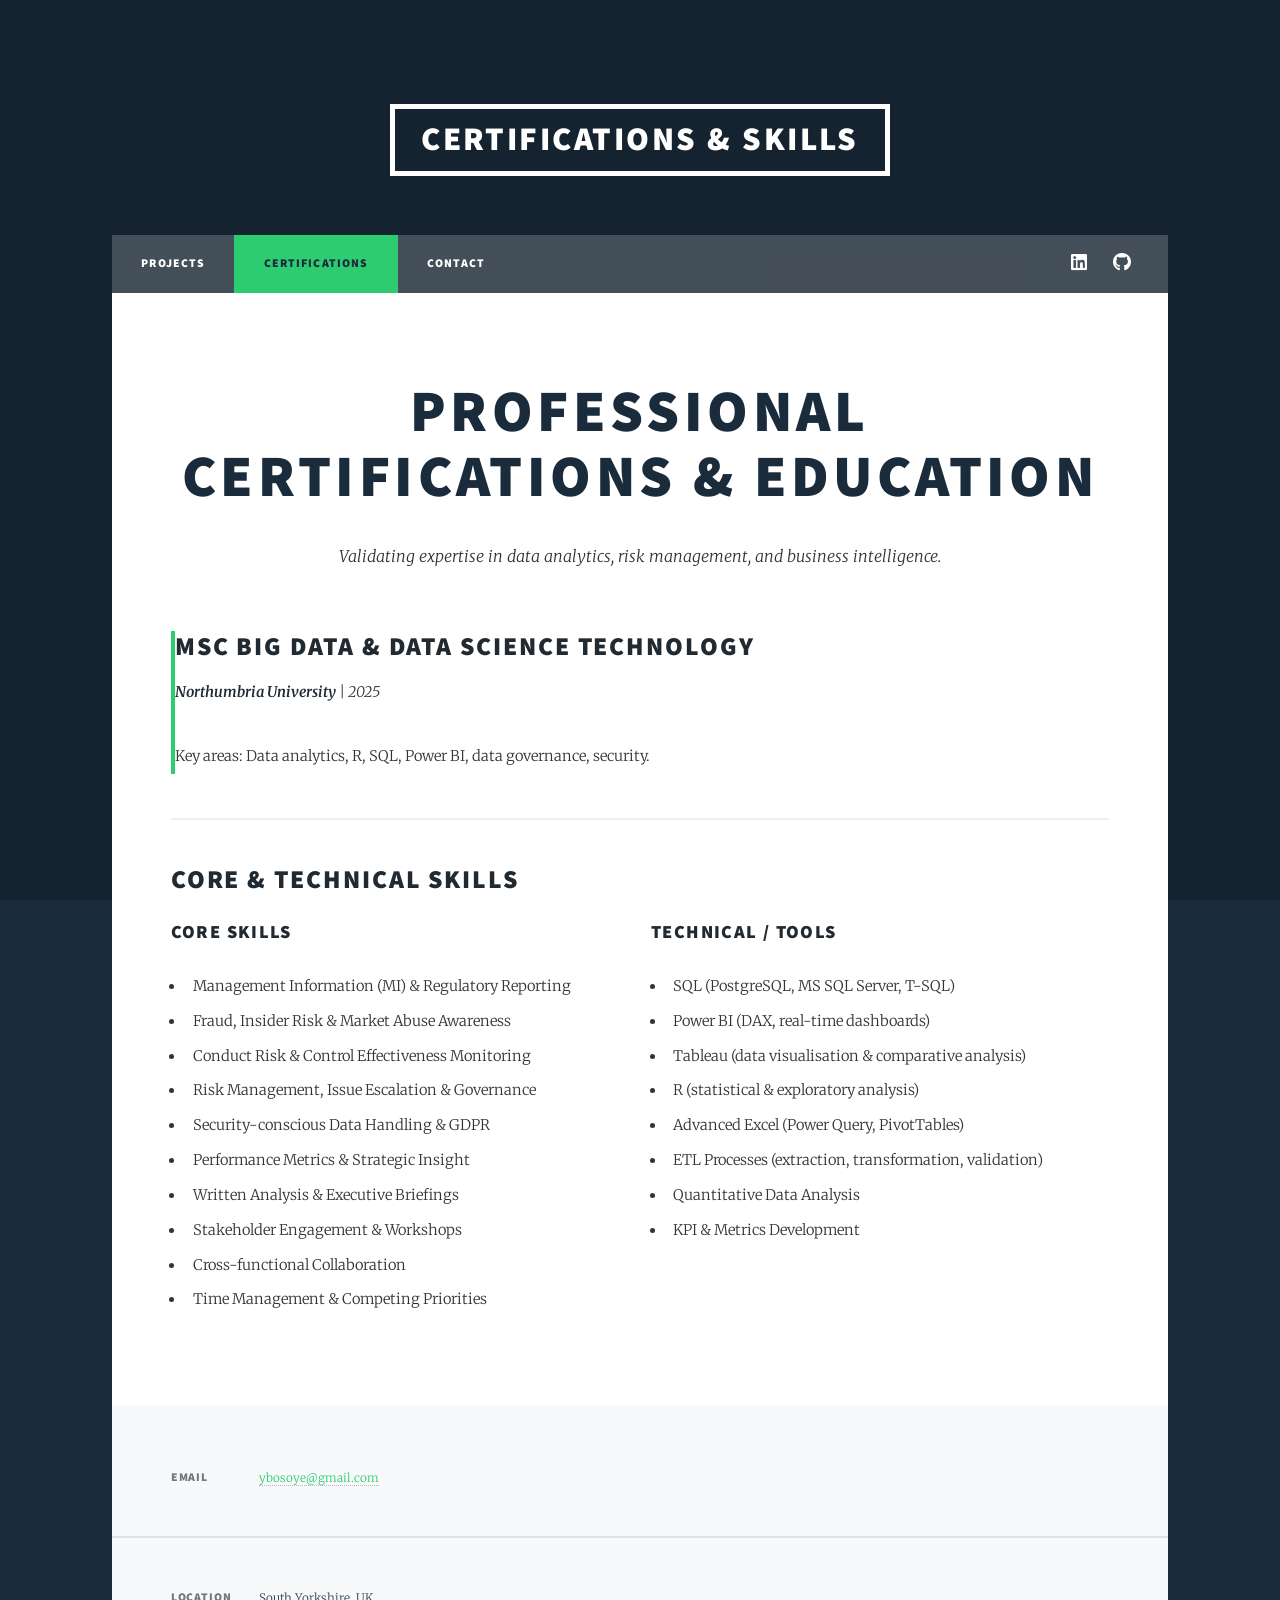
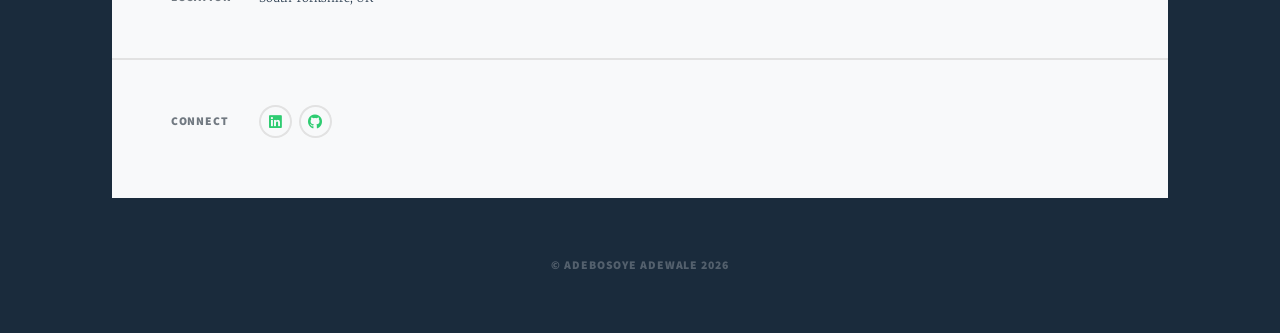
==== certifications.html @ 7fd8bac9 "Add files via upload" ====
<!DOCTYPE HTML>
<html lang="en">
<head>
    <title>Certifications - Adebosoye Adewale</title>
    <meta charset="utf-8" />
    <meta name="viewport" content="width=device-width, initial-scale=1, user-scalable=no" />
    <link rel="stylesheet" href="assets/css/main.css" />
    <noscript><link rel="stylesheet" href="assets/css/noscript.css" /></noscript>
</head>
<body class="is-preload">

    <div id="wrapper">
        <header id="header">
            <a href="index.html" class="logo">Certifications & Skills</a>
        </header>

        <nav id="nav">
            <ul class="links">
                <li><a href="index.html">Projects</a></li>
                <li class="active"><a href="certifications.html">Certifications</a></li>
                <li><a href="contact.html">Contact</a></li>
            </ul>
            <ul class="icons">
                <li><a href="http://www.linkedin.com/in/adebosoye-adewale-372aa31b0" class="icon brands fa-linkedin"><span class="label">LinkedIn</span></a></li>
                <li><a href="https://github.com/Oluwaloniboss" class="icon brands fa-github"><span class="label">GitHub</span></a></li>
            </ul>
        </nav>

        <div id="main">
            <section class="post">
                <header class="major">
                    <h1>Professional Certifications & Education</h1>
                    <p>Validating expertise in data analytics, risk management, and business intelligence.</p>
                </header>

                <!-- Certifications List -->
                <div class="certifications">
                    <article class="cert-item">
                        <header>
                            <h2>MSc Big Data & Data Science Technology</h2>
                            <p><strong>Northumbria University</strong> | 2025</p>
                        </header>
                        <p>Key areas: Data analytics, R, SQL, Power BI, data governance, security.</p>
                    </article>
                    <!-- Additional certifications can be added here -->
                </div>

                <hr />

                <!-- Skills Section (based on CV table) -->
                <h2>Core & Technical Skills</h2>
                <div class="row">
                    <div class="col-6 col-12-small">
                        <h3>Core Skills</h3>
                        <ul>
                            <li>Management Information (MI) & Regulatory Reporting</li>
                            <li>Fraud, Insider Risk & Market Abuse Awareness</li>
                            <li>Conduct Risk & Control Effectiveness Monitoring</li>
                            <li>Risk Management, Issue Escalation & Governance</li>
                            <li>Security‑conscious Data Handling & GDPR</li>
                            <li>Performance Metrics & Strategic Insight</li>
                            <li>Written Analysis & Executive Briefings</li>
                            <li>Stakeholder Engagement & Workshops</li>
                            <li>Cross‑functional Collaboration</li>
                            <li>Time Management & Competing Priorities</li>
                        </ul>
                    </div>
                    <div class="col-6 col-12-small">
                        <h3>Technical / Tools</h3>
                        <ul>
                            <li>SQL (PostgreSQL, MS SQL Server, T‑SQL)</li>
                            <li>Power BI (DAX, real‑time dashboards)</li>
                            <li>Tableau (data visualisation & comparative analysis)</li>
                            <li>R (statistical & exploratory analysis)</li>
                            <li>Advanced Excel (Power Query, PivotTables)</li>
                            <li>ETL Processes (extraction, transformation, validation)</li>
                            <li>Quantitative Data Analysis</li>
                            <li>KPI & Metrics Development</li>
                        </ul>
                    </div>
                </div>
            </section>
        </div>

        <!-- Footer -->
        <footer id="footer">
            <section class="split contact">
                <section><h3>Email</h3><p><a href="mailto:ybosoye@gmail.com">ybosoye@gmail.com</a></p></section>
                <section><h3>Location</h3><p>South Yorkshire, UK</p></section>
                <section><h3>Connect</h3><ul class="icons alt"><li><a href="http://www.linkedin.com/in/adebosoye-adewale-372aa31b0" class="icon brands alt fa-linkedin"><span class="label">LinkedIn</span></a></li><li><a href="https://github.com/Oluwaloniboss" class="icon brands alt fa-github"><span class="label">GitHub</span></a></li></ul></section>
            </section>
        </footer>

        <div id="copyright"><ul><li>&copy; Adebosoye Adewale 2026</li></ul></div>
    </div>

    <script src="assets/js/jquery.min.js"></script>
    <script src="assets/js/jquery.scrollex.min.js"></script>
    <script src="assets/js/jquery.scrolly.min.js"></script>
    <script src="assets/js/browser.min.js"></script>
    <script src="assets/js/breakpoints.min.js"></script>
    <script src="assets/js/util.js"></script>
    <script src="assets/js/main.js"></script>
</body>
</html>
---- assets/css/main.css ----
@import url(fontawesome-all.min.css);
@import url("https://fonts.googleapis.com/css?family=Merriweather:300,700,300italic,700italic|Source+Sans+Pro:900");

/*
	Massively by HTML5 UP
	html5up.net | @ajlkn
	Free for personal and commercial use under the CCA 3.0 license (html5up.net/license)
*/

html, body, div, span, applet, object,
iframe, h1, h2, h3, h4, h5, h6, p, blockquote,
pre, a, abbr, acronym, address, big, cite,
code, del, dfn, em, img, ins, kbd, q, s, samp,
small, strike, strong, sub, sup, tt, var, b,
u, i, center, dl, dt, dd, ol, ul, li, fieldset,
form, label, legend, table, caption, tbody,
tfoot, thead, tr, th, td, article, aside,
canvas, details, embed, figure, figcaption,
footer, header, hgroup, menu, nav, output, ruby,
section, summary, time, mark, audio, video {
	margin: 0;
	padding: 0;
	border: 0;
	font-size: 100%;
	font: inherit;
	vertical-align: baseline;}

article, aside, details, figcaption, figure,
footer, header, hgroup, menu, nav, section {
	display: block;}

body {
	line-height: 1;
}

ol, ul {
	list-style: none;
}

blockquote, q {
	quotes: none;
}

	blockquote:before, blockquote:after, q:before, q:after {
		content: '';
		content: none;
	}

table {
	border-collapse: collapse;
	border-spacing: 0;
}

body {
	-webkit-text-size-adjust: none;
}

mark {
	background-color: transparent;
	color: inherit;
}

input::-moz-focus-inner {
	border: 0;
	padding: 0;
}

input, select, textarea {
	-moz-appearance: none;
	-webkit-appearance: none;
	-ms-appearance: none;
	appearance: none;
}

/* Basic */

	@-ms-viewport {
		width: device-width;
	}

	body {
		-ms-overflow-style: scrollbar;
	}

	@media screen and (max-width: 480px) {

		html, body {
			min-width: 320px;
		}

	}

	html {
		box-sizing: border-box;
	}

	*, *:before, *:after {
		box-sizing: inherit;
	}

	body {
		background-color: #1e252d;
	}

		body.is-preload *, body.is-preload *:before, body.is-preload *:after {
			-moz-animation: none !important;
			-webkit-animation: none !important;
			-ms-animation: none !important;
			animation: none !important;
			-moz-transition: none !important;
			-webkit-transition: none !important;
			-ms-transition: none !important;
			transition: none !important;
		}

/* Type */

	html {
		font-size: 16pt;
	}

		@media screen and (max-width: 1680px) {

			html {
				font-size: 12pt;
			}

		}

		@media screen and (max-width: 1280px) {

			html {
				font-size: 11pt;
			}

		}

		@media screen and (max-width: 360px) {

			html {
				font-size: 10pt;
			}

		}

	body {
		color: #212931;
	}

	body, input, select, textarea {
		font-family: "Merriweather", Georgia, serif;
		font-weight: 300;
		font-size: 1rem;
		line-height: 2.375;
	}

	a {
		-moz-transition: color 0.2s ease-in-out, background-color 0.2s ease-in-out, border-color 0.2s ease-in-out, box-shadow 0.2s ease-in-out;
		-webkit-transition: color 0.2s ease-in-out, background-color 0.2s ease-in-out, border-color 0.2s ease-in-out, box-shadow 0.2s ease-in-out;
		-ms-transition: color 0.2s ease-in-out, background-color 0.2s ease-in-out, border-color 0.2s ease-in-out, box-shadow 0.2s ease-in-out;
		transition: color 0.2s ease-in-out, background-color 0.2s ease-in-out, border-color 0.2s ease-in-out, box-shadow 0.2s ease-in-out;
		border-bottom: dotted 1px;
		text-decoration: none;
	}

		a:hover {
			border-bottom-color: transparent;
		}

	strong, b {
		font-weight: 600;
	}

	em, i {
		font-style: italic;
	}

	p {
		text-align: justify;
		margin: 0 0 2rem 0;
	}

	h1, h2, h3, h4, h5, h6 {
		font-family: "Source Sans Pro", Helvetica, sans-serif;
		font-weight: 900;
		line-height: 1.5;
		letter-spacing: 0.075em;
		text-transform: uppercase;
		margin: 0 0 1rem 0;
	}

		h1 a, h2 a, h3 a, h4 a, h5 a, h6 a {
			border-bottom: 0;
			color: inherit;
			text-decoration: none;
		}

	h1 {
		font-size: 4rem;
		line-height: 1.1;
		margin: 0 0 2rem 0;
	}

	h2 {
		font-size: 1.75rem;
		line-height: 1.3;
		margin: 0 0 1.5rem 0;
	}

	h3 {
		font-size: 1.25rem;
		margin: 0 0 1.5rem 0;
	}

	h4 {
		font-size: 1rem;
	}

	h5 {
		font-size: 0.9rem;
	}

	h6 {
		font-size: 0.8rem;
	}

	sub {
		font-size: 0.8rem;
		position: relative;
		top: 0.5rem;
	}

	sup {
		font-size: 0.8rem;
		position: relative;
		top: -0.5rem;
	}

	blockquote {
		border-left: solid 4px;
		font-style: italic;
		margin: 0 0 2rem 0;
		padding: 0.5rem 0 0.5rem 2rem;
	}

	code {
		border: solid 2px;
		font-family: "Courier New", monospace;
		font-size: 0.9rem;
		margin: 0 0.25rem;
		padding: 0.25rem 0.65rem;
	}

	pre {
		-webkit-overflow-scrolling: touch;
		font-family: "Courier New", monospace;
		font-size: 0.9rem;
		margin: 0 0 2rem 0;
	}

		pre code {
			display: block;
			line-height: 1.75;
			padding: 1rem 1.5rem;
			overflow-x: auto;
		}

	hr {
		border: 0;
		border-bottom: solid 2px;
		margin: 3rem 0;
	}

		hr.major {
			margin: 5rem 0;
		}

	.align-left {
		text-align: left;
	}

	.align-center {
		text-align: center;
	}

	.align-right {
		text-align: right;
	}

	input, select, textarea {
		color: #212931;
	}

	a {
		color: #212931;
		border-bottom-color: rgba(33, 41, 49, 0.5);
	}

		a:hover {
			border-bottom-color: transparent;
			color: #18bfef !important;
		}

	strong, b {
		color: #212931;
	}

	h1, h2, h3, h4, h5, h6 {
		color: #212931;
	}

	blockquote {
		border-left-color: #eeeeee;
	}

	code {
		background: rgba(220, 220, 220, 0.25);
		border-color: #eeeeee;
	}

	hr {
		border-bottom-color: #eeeeee;
	}

/* Row */

	.row {
		display: flex;
		flex-wrap: wrap;
		box-sizing: border-box;
		align-items: stretch;
	}

		.row > * {
			box-sizing: border-box;
		}

		.row.gtr-uniform > * > :last-child {
			margin-bottom: 0;
		}

		.row.aln-left {
			justify-content: flex-start;
		}

		.row.aln-center {
			justify-content: center;
		}

		.row.aln-right {
			justify-content: flex-end;
		}

		.row.aln-top {
			align-items: flex-start;
		}

		.row.aln-middle {
			align-items: center;
		}

		.row.aln-bottom {
			align-items: flex-end;
		}

		.row > .imp {
			order: -1;
		}

		.row > .col-1 {
			width: 8.33333%;
		}

		.row > .off-1 {
			margin-left: 8.33333%;
		}

		.row > .col-2 {
			width: 16.66667%;
		}

		.row > .off-2 {
			margin-left: 16.66667%;
		}

		.row > .col-3 {
			width: 25%;
		}

		.row > .off-3 {
			margin-left: 25%;
		}

		.row > .col-4 {
			width: 33.33333%;
		}

		.row > .off-4 {
			margin-left: 33.33333%;
		}

		.row > .col-5 {
			width: 41.66667%;
		}

		.row > .off-5 {
			margin-left: 41.66667%;
		}

		.row > .col-6 {
			width: 50%;
		}

		.row > .off-6 {
			margin-left: 50%;
		}

		.row > .col-7 {
			width: 58.33333%;
		}

		.row > .off-7 {
			margin-left: 58.33333%;
		}

		.row > .col-8 {
			width: 66.66667%;
		}

		.row > .off-8 {
			margin-left: 66.66667%;
		}

		.row > .col-9 {
			width: 75%;
		}

		.row > .off-9 {
			margin-left: 75%;
		}

		.row > .col-10 {
			width: 83.33333%;
		}

		.row > .off-10 {
			margin-left: 83.33333%;
		}

		.row > .col-11 {
			width: 91.66667%;
		}

		.row > .off-11 {
			margin-left: 91.66667%;
		}

		.row > .col-12 {
			width: 100%;
		}

		.row > .off-12 {
			margin-left: 100%;
		}

		.row.gtr-0 {
			margin-top: 0;
			margin-left: 0rem;
		}

			.row.gtr-0 > * {
				padding: 0 0 0 0rem;
			}

			.row.gtr-0.gtr-uniform {
				margin-top: 0rem;
			}

				.row.gtr-0.gtr-uniform > * {
					padding-top: 0rem;
				}

		.row.gtr-25 {
			margin-top: 0;
			margin-left: -0.375rem;
		}

			.row.gtr-25 > * {
				padding: 0 0 0 0.375rem;
			}

			.row.gtr-25.gtr-uniform {
				margin-top: -0.375rem;
			}

				.row.gtr-25.gtr-uniform > * {
					padding-top: 0.375rem;
				}

		.row.gtr-50 {
			margin-top: 0;
			margin-left: -0.75rem;
		}

			.row.gtr-50 > * {
				padding: 0 0 0 0.75rem;
			}

			.row.gtr-50.gtr-uniform {
				margin-top: -0.75rem;
			}

				.row.gtr-50.gtr-uniform > * {
					padding-top: 0.75rem;
				}

		.row {
			margin-top: 0;
			margin-left: -1.5rem;
		}

			.row > * {
				padding: 0 0 0 1.5rem;
			}

			.row.gtr-uniform {
				margin-top: -1.5rem;
			}

				.row.gtr-uniform > * {
					padding-top: 1.5rem;
				}

		.row.gtr-150 {
			margin-top: 0;
			margin-left: -2.25rem;
		}

			.row.gtr-150 > * {
				padding: 0 0 0 2.25rem;
			}

			.row.gtr-150.gtr-uniform {
				margin-top: -2.25rem;
			}

				.row.gtr-150.gtr-uniform > * {
					padding-top: 2.25rem;
				}

		.row.gtr-200 {
			margin-top: 0;
			margin-left: -3rem;
		}

			.row.gtr-200 > * {
				padding: 0 0 0 3rem;
			}

			.row.gtr-200.gtr-uniform {
				margin-top: -3rem;
			}

				.row.gtr-200.gtr-uniform > * {
					padding-top: 3rem;
				}

		@media screen and (max-width: 1680px) {

			.row {
				display: flex;
				flex-wrap: wrap;
				box-sizing: border-box;
				align-items: stretch;
			}

				.row > * {
					box-sizing: border-box;
				}

				.row.gtr-uniform > * > :last-child {
					margin-bottom: 0;
				}

				.row.aln-left {
					justify-content: flex-start;
				}

				.row.aln-center {
					justify-content: center;
				}

				.row.aln-right {
					justify-content: flex-end;
				}

				.row.aln-top {
					align-items: flex-start;
				}

				.row.aln-middle {
					align-items: center;
				}

				.row.aln-bottom {
					align-items: flex-end;
				}

				.row > .imp-xlarge {
					order: -1;
				}

				.row > .col-1-xlarge {
					width: 8.33333%;
				}

				.row > .off-1-xlarge {
					margin-left: 8.33333%;
				}

				.row > .col-2-xlarge {
					width: 16.66667%;
				}

				.row > .off-2-xlarge {
					margin-left: 16.66667%;
				}

				.row > .col-3-xlarge {
					width: 25%;
				}

				.row > .off-3-xlarge {
					margin-left: 25%;
				}

				.row > .col-4-xlarge {
					width: 33.33333%;
				}

				.row > .off-4-xlarge {
					margin-left: 33.33333%;
				}

				.row > .col-5-xlarge {
					width: 41.66667%;
				}

				.row > .off-5-xlarge {
					margin-left: 41.66667%;
				}

				.row > .col-6-xlarge {
					width: 50%;
				}

				.row > .off-6-xlarge {
					margin-left: 50%;
				}

				.row > .col-7-xlarge {
					width: 58.33333%;
				}

				.row > .off-7-xlarge {
					margin-left: 58.33333%;
				}

				.row > .col-8-xlarge {
					width: 66.66667%;
				}

				.row > .off-8-xlarge {
					margin-left: 66.66667%;
				}

				.row > .col-9-xlarge {
					width: 75%;
				}

				.row > .off-9-xlarge {
					margin-left: 75%;
				}

				.row > .col-10-xlarge {
					width: 83.33333%;
				}

				.row > .off-10-xlarge {
					margin-left: 83.33333%;
				}

				.row > .col-11-xlarge {
					width: 91.66667%;
				}

				.row > .off-11-xlarge {
					margin-left: 91.66667%;
				}

				.row > .col-12-xlarge {
					width: 100%;
				}

				.row > .off-12-xlarge {
					margin-left: 100%;
				}

				.row.gtr-0 {
					margin-top: 0;
					margin-left: 0rem;
				}

					.row.gtr-0 > * {
						padding: 0 0 0 0rem;
					}

					.row.gtr-0.gtr-uniform {
						margin-top: 0rem;
					}

						.row.gtr-0.gtr-uniform > * {
							padding-top: 0rem;
						}

				.row.gtr-25 {
					margin-top: 0;
					margin-left: -0.375rem;
				}

					.row.gtr-25 > * {
						padding: 0 0 0 0.375rem;
					}

					.row.gtr-25.gtr-uniform {
						margin-top: -0.375rem;
					}

						.row.gtr-25.gtr-uniform > * {
							padding-top: 0.375rem;
						}

				.row.gtr-50 {
					margin-top: 0;
					margin-left: -0.75rem;
				}

					.row.gtr-50 > * {
						padding: 0 0 0 0.75rem;
					}

					.row.gtr-50.gtr-uniform {
						margin-top: -0.75rem;
					}

						.row.gtr-50.gtr-uniform > * {
							padding-top: 0.75rem;
						}

				.row {
					margin-top: 0;
					margin-left: -1.5rem;
				}

					.row > * {
						padding: 0 0 0 1.5rem;
					}

					.row.gtr-uniform {
						margin-top: -1.5rem;
					}

						.row.gtr-uniform > * {
							padding-top: 1.5rem;
						}

				.row.gtr-150 {
					margin-top: 0;
					margin-left: -2.25rem;
				}

					.row.gtr-150 > * {
						padding: 0 0 0 2.25rem;
					}

					.row.gtr-150.gtr-uniform {
						margin-top: -2.25rem;
					}

						.row.gtr-150.gtr-uniform > * {
							padding-top: 2.25rem;
						}

				.row.gtr-200 {
					margin-top: 0;
					margin-left: -3rem;
				}

					.row.gtr-200 > * {
						padding: 0 0 0 3rem;
					}

					.row.gtr-200.gtr-uniform {
						margin-top: -3rem;
					}

						.row.gtr-200.gtr-uniform > * {
							padding-top: 3rem;
						}

		}

		@media screen and (max-width: 1280px) {

			.row {
				display: flex;
				flex-wrap: wrap;
				box-sizing: border-box;
				align-items: stretch;
			}

				.row > * {
					box-sizing: border-box;
				}

				.row.gtr-uniform > * > :last-child {
					margin-bottom: 0;
				}

				.row.aln-left {
					justify-content: flex-start;
				}

				.row.aln-center {
					justify-content: center;
				}

				.row.aln-right {
					justify-content: flex-end;
				}

				.row.aln-top {
					align-items: flex-start;
				}

				.row.aln-middle {
					align-items: center;
				}

				.row.aln-bottom {
					align-items: flex-end;
				}

				.row > .imp-large {
					order: -1;
				}

				.row > .col-1-large {
					width: 8.33333%;
				}

				.row > .off-1-large {
					margin-left: 8.33333%;
				}

				.row > .col-2-large {
					width: 16.66667%;
				}

				.row > .off-2-large {
					margin-left: 16.66667%;
				}

				.row > .col-3-large {
					width: 25%;
				}

				.row > .off-3-large {
					margin-left: 25%;
				}

				.row > .col-4-large {
					width: 33.33333%;
				}

				.row > .off-4-large {
					margin-left: 33.33333%;
				}

				.row > .col-5-large {
					width: 41.66667%;
				}

				.row > .off-5-large {
					margin-left: 41.66667%;
				}

				.row > .col-6-large {
					width: 50%;
				}

				.row > .off-6-large {
					margin-left: 50%;
				}

				.row > .col-7-large {
					width: 58.33333%;
				}

				.row > .off-7-large {
					margin-left: 58.33333%;
				}

				.row > .col-8-large {
					width: 66.66667%;
				}

				.row > .off-8-large {
					margin-left: 66.66667%;
				}

				.row > .col-9-large {
					width: 75%;
				}

				.row > .off-9-large {
					margin-left: 75%;
				}

				.row > .col-10-large {
					width: 83.33333%;
				}

				.row > .off-10-large {
					margin-left: 83.33333%;
				}

				.row > .col-11-large {
					width: 91.66667%;
				}

				.row > .off-11-large {
					margin-left: 91.66667%;
				}

				.row > .col-12-large {
					width: 100%;
				}

				.row > .off-12-large {
					margin-left: 100%;
				}

				.row.gtr-0 {
					margin-top: 0;
					margin-left: 0rem;
				}

					.row.gtr-0 > * {
						padding: 0 0 0 0rem;
					}

					.row.gtr-0.gtr-uniform {
						margin-top: 0rem;
					}

						.row.gtr-0.gtr-uniform > * {
							padding-top: 0rem;
						}

				.row.gtr-25 {
					margin-top: 0;
					margin-left: -0.375rem;
				}

					.row.gtr-25 > * {
						padding: 0 0 0 0.375rem;
					}

					.row.gtr-25.gtr-uniform {
						margin-top: -0.375rem;
					}

						.row.gtr-25.gtr-uniform > * {
							padding-top: 0.375rem;
						}

				.row.gtr-50 {
					margin-top: 0;
					margin-left: -0.75rem;
				}

					.row.gtr-50 > * {
						padding: 0 0 0 0.75rem;
					}

					.row.gtr-50.gtr-uniform {
						margin-top: -0.75rem;
					}

						.row.gtr-50.gtr-uniform > * {
							padding-top: 0.75rem;
						}

				.row {
					margin-top: 0;
					margin-left: -1.5rem;
				}

					.row > * {
						padding: 0 0 0 1.5rem;
					}

					.row.gtr-uniform {
						margin-top: -1.5rem;
					}

						.row.gtr-uniform > * {
							padding-top: 1.5rem;
						}

				.row.gtr-150 {
					margin-top: 0;
					margin-left: -2.25rem;
				}

					.row.gtr-150 > * {
						padding: 0 0 0 2.25rem;
					}

					.row.gtr-150.gtr-uniform {
						margin-top: -2.25rem;
					}

						.row.gtr-150.gtr-uniform > * {
							padding-top: 2.25rem;
						}

				.row.gtr-200 {
					margin-top: 0;
					margin-left: -3rem;
				}

					.row.gtr-200 > * {
						padding: 0 0 0 3rem;
					}

					.row.gtr-200.gtr-uniform {
						margin-top: -3rem;
					}

						.row.gtr-200.gtr-uniform > * {
							padding-top: 3rem;
						}

		}

		@media screen and (max-width: 980px) {

			.row {
				display: flex;
				flex-wrap: wrap;
				box-sizing: border-box;
				align-items: stretch;
			}

				.row > * {
					box-sizing: border-box;
				}

				.row.gtr-uniform > * > :last-child {
					margin-bottom: 0;
				}

				.row.aln-left {
					justify-content: flex-start;
				}

				.row.aln-center {
					justify-content: center;
				}

				.row.aln-right {
					justify-content: flex-end;
				}

				.row.aln-top {
					align-items: flex-start;
				}

				.row.aln-middle {
					align-items: center;
				}

				.row.aln-bottom {
					align-items: flex-end;
				}

				.row > .imp-medium {
					order: -1;
				}

				.row > .col-1-medium {
					width: 8.33333%;
				}

				.row > .off-1-medium {
					margin-left: 8.33333%;
				}

				.row > .col-2-medium {
					width: 16.66667%;
				}

				.row > .off-2-medium {
					margin-left: 16.66667%;
				}

				.row > .col-3-medium {
					width: 25%;
				}

				.row > .off-3-medium {
					margin-left: 25%;
				}

				.row > .col-4-medium {
					width: 33.33333%;
				}

				.row > .off-4-medium {
					margin-left: 33.33333%;
				}

				.row > .col-5-medium {
					width: 41.66667%;
				}

				.row > .off-5-medium {
					margin-left: 41.66667%;
				}

				.row > .col-6-medium {
					width: 50%;
				}

				.row > .off-6-medium {
					margin-left: 50%;
				}

				.row > .col-7-medium {
					width: 58.33333%;
				}

				.row > .off-7-medium {
					margin-left: 58.33333%;
				}

				.row > .col-8-medium {
					width: 66.66667%;
				}

				.row > .off-8-medium {
					margin-left: 66.66667%;
				}

				.row > .col-9-medium {
					width: 75%;
				}

				.row > .off-9-medium {
					margin-left: 75%;
				}

				.row > .col-10-medium {
					width: 83.33333%;
				}

				.row > .off-10-medium {
					margin-left: 83.33333%;
				}

				.row > .col-11-medium {
					width: 91.66667%;
				}

				.row > .off-11-medium {
					margin-left: 91.66667%;
				}

				.row > .col-12-medium {
					width: 100%;
				}

				.row > .off-12-medium {
					margin-left: 100%;
				}

				.row.gtr-0 {
					margin-top: 0;
					margin-left: 0rem;
				}

					.row.gtr-0 > * {
						padding: 0 0 0 0rem;
					}

					.row.gtr-0.gtr-uniform {
						margin-top: 0rem;
					}

						.row.gtr-0.gtr-uniform > * {
							padding-top: 0rem;
						}

				.row.gtr-25 {
					margin-top: 0;
					margin-left: -0.375rem;
				}

					.row.gtr-25 > * {
						padding: 0 0 0 0.375rem;
					}

					.row.gtr-25.gtr-uniform {
						margin-top: -0.375rem;
					}

						.row.gtr-25.gtr-uniform > * {
							padding-top: 0.375rem;
						}

				.row.gtr-50 {
					margin-top: 0;
					margin-left: -0.75rem;
				}

					.row.gtr-50 > * {
						padding: 0 0 0 0.75rem;
					}

					.row.gtr-50.gtr-uniform {
						margin-top: -0.75rem;
					}

						.row.gtr-50.gtr-uniform > * {
							padding-top: 0.75rem;
						}

				.row {
					margin-top: 0;
					margin-left: -1.5rem;
				}

					.row > * {
						padding: 0 0 0 1.5rem;
					}

					.row.gtr-uniform {
						margin-top: -1.5rem;
					}

						.row.gtr-uniform > * {
							padding-top: 1.5rem;
						}

				.row.gtr-150 {
					margin-top: 0;
					margin-left: -2.25rem;
				}

					.row.gtr-150 > * {
						padding: 0 0 0 2.25rem;
					}

					.row.gtr-150.gtr-uniform {
						margin-top: -2.25rem;
					}

						.row.gtr-150.gtr-uniform > * {
							padding-top: 2.25rem;
						}

				.row.gtr-200 {
					margin-top: 0;
					margin-left: -3rem;
				}

					.row.gtr-200 > * {
						padding: 0 0 0 3rem;
					}

					.row.gtr-200.gtr-uniform {
						margin-top: -3rem;
					}

						.row.gtr-200.gtr-uniform > * {
							padding-top: 3rem;
						}

		}

		@media screen and (max-width: 736px) {

			.row {
				display: flex;
				flex-wrap: wrap;
				box-sizing: border-box;
				align-items: stretch;
			}

				.row > * {
					box-sizing: border-box;
				}

				.row.gtr-uniform > * > :last-child {
					margin-bottom: 0;
				}

				.row.aln-left {
					justify-content: flex-start;
				}

				.row.aln-center {
					justify-content: center;
				}

				.row.aln-right {
					justify-content: flex-end;
				}

				.row.aln-top {
					align-items: flex-start;
				}

				.row.aln-middle {
					align-items: center;
				}

				.row.aln-bottom {
					align-items: flex-end;
				}

				.row > .imp-small {
					order: -1;
				}

				.row > .col-1-small {
					width: 8.33333%;
				}

				.row > .off-1-small {
					margin-left: 8.33333%;
				}

				.row > .col-2-small {
					width: 16.66667%;
				}

				.row > .off-2-small {
					margin-left: 16.66667%;
				}

				.row > .col-3-small {
					width: 25%;
				}

				.row > .off-3-small {
					margin-left: 25%;
				}

				.row > .col-4-small {
					width: 33.33333%;
				}

				.row > .off-4-small {
					margin-left: 33.33333%;
				}

				.row > .col-5-small {
					width: 41.66667%;
				}

				.row > .off-5-small {
					margin-left: 41.66667%;
				}

				.row > .col-6-small {
					width: 50%;
				}

				.row > .off-6-small {
					margin-left: 50%;
				}

				.row > .col-7-small {
					width: 58.33333%;
				}

				.row > .off-7-small {
					margin-left: 58.33333%;
				}

				.row > .col-8-small {
					width: 66.66667%;
				}

				.row > .off-8-small {
					margin-left: 66.66667%;
				}

				.row > .col-9-small {
					width: 75%;
				}

				.row > .off-9-small {
					margin-left: 75%;
				}

				.row > .col-10-small {
					width: 83.33333%;
				}

				.row > .off-10-small {
					margin-left: 83.33333%;
				}

				.row > .col-11-small {
					width: 91.66667%;
				}

				.row > .off-11-small {
					margin-left: 91.66667%;
				}

				.row > .col-12-small {
					width: 100%;
				}

				.row > .off-12-small {
					margin-left: 100%;
				}

				.row.gtr-0 {
					margin-top: 0;
					margin-left: 0rem;
				}

					.row.gtr-0 > * {
						padding: 0 0 0 0rem;
					}

					.row.gtr-0.gtr-uniform {
						margin-top: 0rem;
					}

						.row.gtr-0.gtr-uniform > * {
							padding-top: 0rem;
						}

				.row.gtr-25 {
					margin-top: 0;
					margin-left: -0.375rem;
				}

					.row.gtr-25 > * {
						padding: 0 0 0 0.375rem;
					}

					.row.gtr-25.gtr-uniform {
						margin-top: -0.375rem;
					}

						.row.gtr-25.gtr-uniform > * {
							padding-top: 0.375rem;
						}

				.row.gtr-50 {
					margin-top: 0;
					margin-left: -0.75rem;
				}

					.row.gtr-50 > * {
						padding: 0 0 0 0.75rem;
					}

					.row.gtr-50.gtr-uniform {
						margin-top: -0.75rem;
					}

						.row.gtr-50.gtr-uniform > * {
							padding-top: 0.75rem;
						}

				.row {
					margin-top: 0;
					margin-left: -1.5rem;
				}

					.row > * {
						padding: 0 0 0 1.5rem;
					}

					.row.gtr-uniform {
						margin-top: -1.5rem;
					}

						.row.gtr-uniform > * {
							padding-top: 1.5rem;
						}

				.row.gtr-150 {
					margin-top: 0;
					margin-left: -2.25rem;
				}

					.row.gtr-150 > * {
						padding: 0 0 0 2.25rem;
					}

					.row.gtr-150.gtr-uniform {
						margin-top: -2.25rem;
					}

						.row.gtr-150.gtr-uniform > * {
							padding-top: 2.25rem;
						}

				.row.gtr-200 {
					margin-top: 0;
					margin-left: -3rem;
				}

					.row.gtr-200 > * {
						padding: 0 0 0 3rem;
					}

					.row.gtr-200.gtr-uniform {
						margin-top: -3rem;
					}

						.row.gtr-200.gtr-uniform > * {
							padding-top: 3rem;
						}

		}

		@media screen and (max-width: 480px) {

			.row {
				display: flex;
				flex-wrap: wrap;
				box-sizing: border-box;
				align-items: stretch;
			}

				.row > * {
					box-sizing: border-box;
				}

				.row.gtr-uniform > * > :last-child {
					margin-bottom: 0;
				}

				.row.aln-left {
					justify-content: flex-start;
				}

				.row.aln-center {
					justify-content: center;
				}

				.row.aln-right {
					justify-content: flex-end;
				}

				.row.aln-top {
					align-items: flex-start;
				}

				.row.aln-middle {
					align-items: center;
				}

				.row.aln-bottom {
					align-items: flex-end;
				}

				.row > .imp-xsmall {
					order: -1;
				}

				.row > .col-1-xsmall {
					width: 8.33333%;
				}

				.row > .off-1-xsmall {
					margin-left: 8.33333%;
				}

				.row > .col-2-xsmall {
					width: 16.66667%;
				}

				.row > .off-2-xsmall {
					margin-left: 16.66667%;
				}

				.row > .col-3-xsmall {
					width: 25%;
				}

				.row > .off-3-xsmall {
					margin-left: 25%;
				}

				.row > .col-4-xsmall {
					width: 33.33333%;
				}

				.row > .off-4-xsmall {
					margin-left: 33.33333%;
				}

				.row > .col-5-xsmall {
					width: 41.66667%;
				}

				.row > .off-5-xsmall {
					margin-left: 41.66667%;
				}

				.row > .col-6-xsmall {
					width: 50%;
				}

				.row > .off-6-xsmall {
					margin-left: 50%;
				}

				.row > .col-7-xsmall {
					width: 58.33333%;
				}

				.row > .off-7-xsmall {
					margin-left: 58.33333%;
				}

				.row > .col-8-xsmall {
					width: 66.66667%;
				}

				.row > .off-8-xsmall {
					margin-left: 66.66667%;
				}

				.row > .col-9-xsmall {
					width: 75%;
				}

				.row > .off-9-xsmall {
					margin-left: 75%;
				}

				.row > .col-10-xsmall {
					width: 83.33333%;
				}

				.row > .off-10-xsmall {
					margin-left: 83.33333%;
				}

				.row > .col-11-xsmall {
					width: 91.66667%;
				}

				.row > .off-11-xsmall {
					margin-left: 91.66667%;
				}

				.row > .col-12-xsmall {
					width: 100%;
				}

				.row > .off-12-xsmall {
					margin-left: 100%;
				}

				.row.gtr-0 {
					margin-top: 0;
					margin-left: 0rem;
				}

					.row.gtr-0 > * {
						padding: 0 0 0 0rem;
					}

					.row.gtr-0.gtr-uniform {
						margin-top: 0rem;
					}

						.row.gtr-0.gtr-uniform > * {
							padding-top: 0rem;
						}

				.row.gtr-25 {
					margin-top: 0;
					margin-left: -0.375rem;
				}

					.row.gtr-25 > * {
						padding: 0 0 0 0.375rem;
					}

					.row.gtr-25.gtr-uniform {
						margin-top: -0.375rem;
					}

						.row.gtr-25.gtr-uniform > * {
							padding-top: 0.375rem;
						}

				.row.gtr-50 {
					margin-top: 0;
					margin-left: -0.75rem;
				}

					.row.gtr-50 > * {
						padding: 0 0 0 0.75rem;
					}

					.row.gtr-50.gtr-uniform {
						margin-top: -0.75rem;
					}

						.row.gtr-50.gtr-uniform > * {
							padding-top: 0.75rem;
						}

				.row {
					margin-top: 0;
					margin-left: -1.5rem;
				}

					.row > * {
						padding: 0 0 0 1.5rem;
					}

					.row.gtr-uniform {
						margin-top: -1.5rem;
					}

						.row.gtr-uniform > * {
							padding-top: 1.5rem;
						}

				.row.gtr-150 {
					margin-top: 0;
					margin-left: -2.25rem;
				}

					.row.gtr-150 > * {
						padding: 0 0 0 2.25rem;
					}

					.row.gtr-150.gtr-uniform {
						margin-top: -2.25rem;
					}

						.row.gtr-150.gtr-uniform > * {
							padding-top: 2.25rem;
						}

				.row.gtr-200 {
					margin-top: 0;
					margin-left: -3rem;
				}

					.row.gtr-200 > * {
						padding: 0 0 0 3rem;
					}

					.row.gtr-200.gtr-uniform {
						margin-top: -3rem;
					}

						.row.gtr-200.gtr-uniform > * {
							padding-top: 3rem;
						}

		}

		@media screen and (max-width: 360px) {

			.row {
				display: flex;
				flex-wrap: wrap;
				box-sizing: border-box;
				align-items: stretch;
			}

				.row > * {
					box-sizing: border-box;
				}

				.row.gtr-uniform > * > :last-child {
					margin-bottom: 0;
				}

				.row.aln-left {
					justify-content: flex-start;
				}

				.row.aln-center {
					justify-content: center;
				}

				.row.aln-right {
					justify-content: flex-end;
				}

				.row.aln-top {
					align-items: flex-start;
				}

				.row.aln-middle {
					align-items: center;
				}

				.row.aln-bottom {
					align-items: flex-end;
				}

				.row > .imp-xxsmall {
					order: -1;
				}

				.row > .col-1-xxsmall {
					width: 8.33333%;
				}

				.row > .off-1-xxsmall {
					margin-left: 8.33333%;
				}

				.row > .col-2-xxsmall {
					width: 16.66667%;
				}

				.row > .off-2-xxsmall {
					margin-left: 16.66667%;
				}

				.row > .col-3-xxsmall {
					width: 25%;
				}

				.row > .off-3-xxsmall {
					margin-left: 25%;
				}

				.row > .col-4-xxsmall {
					width: 33.33333%;
				}

				.row > .off-4-xxsmall {
					margin-left: 33.33333%;
				}

				.row > .col-5-xxsmall {
					width: 41.66667%;
				}

				.row > .off-5-xxsmall {
					margin-left: 41.66667%;
				}

				.row > .col-6-xxsmall {
					width: 50%;
				}

				.row > .off-6-xxsmall {
					margin-left: 50%;
				}

				.row > .col-7-xxsmall {
					width: 58.33333%;
				}

				.row > .off-7-xxsmall {
					margin-left: 58.33333%;
				}

				.row > .col-8-xxsmall {
					width: 66.66667%;
				}

				.row > .off-8-xxsmall {
					margin-left: 66.66667%;
				}

				.row > .col-9-xxsmall {
					width: 75%;
				}

				.row > .off-9-xxsmall {
					margin-left: 75%;
				}

				.row > .col-10-xxsmall {
					width: 83.33333%;
				}

				.row > .off-10-xxsmall {
					margin-left: 83.33333%;
				}

				.row > .col-11-xxsmall {
					width: 91.66667%;
				}

				.row > .off-11-xxsmall {
					margin-left: 91.66667%;
				}

				.row > .col-12-xxsmall {
					width: 100%;
				}

				.row > .off-12-xxsmall {
					margin-left: 100%;
				}

				.row.gtr-0 {
					margin-top: 0;
					margin-left: 0rem;
				}

					.row.gtr-0 > * {
						padding: 0 0 0 0rem;
					}

					.row.gtr-0.gtr-uniform {
						margin-top: 0rem;
					}

						.row.gtr-0.gtr-uniform > * {
							padding-top: 0rem;
						}

				.row.gtr-25 {
					margin-top: 0;
					margin-left: -0.375rem;
				}

					.row.gtr-25 > * {
						padding: 0 0 0 0.375rem;
					}

					.row.gtr-25.gtr-uniform {
						margin-top: -0.375rem;
					}

						.row.gtr-25.gtr-uniform > * {
							padding-top: 0.375rem;
						}

				.row.gtr-50 {
					margin-top: 0;
					margin-left: -0.75rem;
				}

					.row.gtr-50 > * {
						padding: 0 0 0 0.75rem;
					}

					.row.gtr-50.gtr-uniform {
						margin-top: -0.75rem;
					}

						.row.gtr-50.gtr-uniform > * {
							padding-top: 0.75rem;
						}

				.row {
					margin-top: 0;
					margin-left: -1.5rem;
				}

					.row > * {
						padding: 0 0 0 1.5rem;
					}

					.row.gtr-uniform {
						margin-top: -1.5rem;
					}

						.row.gtr-uniform > * {
							padding-top: 1.5rem;
						}

				.row.gtr-150 {
					margin-top: 0;
					margin-left: -2.25rem;
				}

					.row.gtr-150 > * {
						padding: 0 0 0 2.25rem;
					}

					.row.gtr-150.gtr-uniform {
						margin-top: -2.25rem;
					}

						.row.gtr-150.gtr-uniform > * {
							padding-top: 2.25rem;
						}

				.row.gtr-200 {
					margin-top: 0;
					margin-left: -3rem;
				}

					.row.gtr-200 > * {
						padding: 0 0 0 3rem;
					}

					.row.gtr-200.gtr-uniform {
						margin-top: -3rem;
					}

						.row.gtr-200.gtr-uniform > * {
							padding-top: 3rem;
						}

		}

/* Box */

	.box {
		border: solid 2px;
		margin-bottom: 2rem;
		padding: 1.5rem;
	}

		.box > :last-child,
		.box > :last-child > :last-child,
		.box > :last-child > :last-child > :last-child {
			margin-bottom: 0;
		}

		.box.alt {
			border: 0;
			border-radius: 0;
			padding: 0;
		}

	.box {
		border-color: #eeeeee;
	}

/* Button */

	input[type="submit"],
	input[type="reset"],
	input[type="button"],
	button,
	.button {
		-moz-appearance: none;
		-webkit-appearance: none;
		-ms-appearance: none;
		appearance: none;
		-moz-transition: background-color 0.2s ease-in-out, box-shadow 0.2s ease-in-out, color 0.2s ease-in-out;
		-webkit-transition: background-color 0.2s ease-in-out, box-shadow 0.2s ease-in-out, color 0.2s ease-in-out;
		-ms-transition: background-color 0.2s ease-in-out, box-shadow 0.2s ease-in-out, color 0.2s ease-in-out;
		transition: background-color 0.2s ease-in-out, box-shadow 0.2s ease-in-out, color 0.2s ease-in-out;
		border: 0;
		border-radius: 0;
		cursor: pointer;
		display: inline-block;
		font-family: "Source Sans Pro", Helvetica, sans-serif;
		font-size: 0.8rem;
		font-weight: 900;
		letter-spacing: 0.075em;
		height: 3rem;
		line-height: 3rem;
		padding: 0 2rem;
		text-align: center;
		text-decoration: none;
		text-transform: uppercase;
		white-space: nowrap;
	}

		input[type="submit"].icon:before,
		input[type="reset"].icon:before,
		input[type="button"].icon:before,
		button.icon:before,
		.button.icon:before {
			margin-right: 0.5rem;
		}

		input[type="submit"].icon.solo,
		input[type="reset"].icon.solo,
		input[type="button"].icon.solo,
		button.icon.solo,
		.button.icon.solo {
			position: relative;
			width: 4rem;
			height: 4rem;
			line-height: 4rem;
			border-radius: 4rem;
			text-indent: 4rem;
			overflow: hidden;
			padding: 0;
			white-space: nowrap;
		}

			input[type="submit"].icon.solo:before,
			input[type="reset"].icon.solo:before,
			input[type="button"].icon.solo:before,
			button.icon.solo:before,
			.button.icon.solo:before {
				position: absolute;
				display: block;
				top: 0;
				left: 0;
				width: inherit;
				height: inherit;
				line-height: inherit;
				font-size: 1.25rem;
				margin-right: 0;
				text-align: center;
				text-indent: 0;
			}

		input[type="submit"].fit,
		input[type="reset"].fit,
		input[type="button"].fit,
		button.fit,
		.button.fit {
			width: 100%;
		}

		input[type="submit"].small,
		input[type="reset"].small,
		input[type="button"].small,
		button.small,
		.button.small {
			font-size: 0.7rem;
			height: 2.5rem;
			line-height: 2.5rem;
			padding: 0 1.5rem;
		}

		input[type="submit"].large,
		input[type="reset"].large,
		input[type="button"].large,
		button.large,
		.button.large {
			font-size: 0.9rem;
			height: 3.5rem;
			line-height: 3.5rem;
			padding: 0 2.75rem;
		}

		@media screen and (max-width: 980px) {

			input[type="submit"],
			input[type="reset"],
			input[type="button"],
			button,
			.button {
				font-size: 0.9rem;
				height: 3.25rem;
				line-height: 3.25rem;
			}

				input[type="submit"].large,
				input[type="reset"].large,
				input[type="button"].large,
				button.large,
				.button.large {
					font-size: 1rem;
					height: 3.75rem;
					line-height: 3.75rem;
				}

		}

		input[type="submit"].disabled, input[type="submit"]:disabled,
		input[type="reset"].disabled,
		input[type="reset"]:disabled,
		input[type="button"].disabled,
		input[type="button"]:disabled,
		button.disabled,
		button:disabled,
		.button.disabled,
		.button:disabled {
			pointer-events: none;
			opacity: 0.25;
		}

	input[type="submit"],
	input[type="reset"],
	input[type="button"],
	button,
	.button {
		background-color: transparent;
		box-shadow: inset 0 0 0 2px #212931;
		color: #212931 !important;
	}

		input[type="submit"]:hover,
		input[type="reset"]:hover,
		input[type="button"]:hover,
		button:hover,
		.button:hover {
			box-shadow: inset 0 0 0 2px #18bfef;
			color: #18bfef !important;
		}

		input[type="submit"].primary,
		input[type="reset"].primary,
		input[type="button"].primary,
		button.primary,
		.button.primary {
			background-color: #212931;
			box-shadow: none;
			color: #ffffff !important;
		}

			input[type="submit"].primary:hover,
			input[type="reset"].primary:hover,
			input[type="button"].primary:hover,
			button.primary:hover,
			.button.primary:hover {
				background-color: #18bfef;
			}

/* Form */

	form {
		margin: 0 0 2rem 0;
	}

		form > :last-child {
			margin-bottom: 0;
		}

		form > .fields {
			display: -moz-flex;
			display: -webkit-flex;
			display: -ms-flex;
			display: flex;
			-moz-flex-wrap: wrap;
			-webkit-flex-wrap: wrap;
			-ms-flex-wrap: wrap;
			flex-wrap: wrap;
			width: calc(100% + 3rem);
			margin: -1.5rem 0 2rem -1.5rem;
		}

			form > .fields > .field {
				-moz-flex-grow: 0;
				-webkit-flex-grow: 0;
				-ms-flex-grow: 0;
				flex-grow: 0;
				-moz-flex-shrink: 0;
				-webkit-flex-shrink: 0;
				-ms-flex-shrink: 0;
				flex-shrink: 0;
				padding: 1.5rem 0 0 1.5rem;
				width: calc(100% - 1.5rem);
			}

				form > .fields > .field.half {
					width: calc(50% - 0.75rem);
				}

				form > .fields > .field.third {
					width: calc(100%/3 - 0.5rem);
				}

				form > .fields > .field.quarter {
					width: calc(25% - 0.375rem);
				}

		@media screen and (max-width: 480px) {

			form > .fields {
				width: calc(100% + 3rem);
				margin: -1.5rem 0 2rem -1.5rem;
			}

				form > .fields > .field {
					padding: 1.5rem 0 0 1.5rem;
					width: calc(100% - 1.5rem);
				}

					form > .fields > .field.half {
						width: calc(100% - 1.5rem);
					}

					form > .fields > .field.third {
						width: calc(100% - 1.5rem);
					}

					form > .fields > .field.quarter {
						width: calc(100% - 1.5rem);
					}

		}

	label {
		display: block;
		font-family: "Source Sans Pro", Helvetica, sans-serif;
		font-weight: 900;
		line-height: 1.5;
		letter-spacing: 0.075em;
		font-size: 0.8rem;
		text-transform: uppercase;
		margin: 0 0 0.75rem 0;
	}

		@media screen and (max-width: 980px) {

			label {
				font-size: 0.9rem;
			}

		}

	input[type="text"],
	input[type="password"],
	input[type="email"],
	select,
	textarea {
		-moz-appearance: none;
		-webkit-appearance: none;
		-ms-appearance: none;
		appearance: none;
		background: transparent;
		border-radius: 0;
		border: solid 2px;
		color: inherit;
		display: block;
		outline: 0;
		padding: 0 1rem;
		text-decoration: none;
		width: 100%;
	}

		input[type="text"]:invalid,
		input[type="password"]:invalid,
		input[type="email"]:invalid,
		select:invalid,
		textarea:invalid {
			box-shadow: none;
		}

	select {
		background-size: 1.25rem;
		background-repeat: no-repeat;
		background-position: calc(100% - 1rem) center;
		height: 3rem;
		padding-right: 3rem;
		text-overflow: ellipsis;
	}

		select:focus::-ms-value {
			background-color: transparent;
		}

		select::-ms-expand {
			display: none;
		}

	input[type="text"],
	input[type="password"],
	input[type="email"],
	select {
		height: 3rem;
	}

	textarea {
		padding: 0.75rem 1rem;
	}

	input[type="checkbox"],
	input[type="radio"] {
		-moz-appearance: none;
		-webkit-appearance: none;
		-ms-appearance: none;
		appearance: none;
		display: block;
		float: left;
		margin-right: -2rem;
		opacity: 0;
		width: 1rem;
		z-index: -1;
	}

		input[type="checkbox"] + label,
		input[type="radio"] + label {
			text-decoration: none;
			cursor: pointer;
			display: inline-block;
			font-size: 1rem;
			letter-spacing: 0;
			font-family: "Merriweather", Georgia, serif;
			text-transform: none;
			font-weight: 300;
			padding-left: 2.8rem;
			padding-right: 1rem;
			position: relative;
		}

			input[type="checkbox"] + label:before,
			input[type="radio"] + label:before {
				-moz-osx-font-smoothing: grayscale;
				-webkit-font-smoothing: antialiased;
				display: inline-block;
				font-style: normal;
				font-variant: normal;
				text-rendering: auto;
				line-height: 1;
				text-transform: none !important;
				font-family: 'Font Awesome 5 Free';
				font-weight: 900;
			}

			input[type="checkbox"] + label:before,
			input[type="radio"] + label:before {
				border-radius: 0;
				border: solid 2px;
				content: '';
				display: inline-block;
				font-size: 0.8rem;
				height: 1.8rem;
				left: 0;
				line-height: 1.65rem;
				position: absolute;
				text-align: center;
				top: -0.125rem;
				width: 1.8rem;
			}

		input[type="checkbox"]:checked + label:before,
		input[type="radio"]:checked + label:before {
			content: '\f00c';
		}

	input[type="checkbox"] + label:before {
		border-radius: 0;
	}

	input[type="radio"] + label:before {
		border-radius: 100%;
	}

	::-webkit-input-placeholder {
		opacity: 1.0;
	}

	:-moz-placeholder {
		opacity: 1.0;
	}

	::-moz-placeholder {
		opacity: 1.0;
	}

	:-ms-input-placeholder {
		opacity: 1.0;
	}

	label {
		color: #212931;
	}

	input[type="text"],
	input[type="password"],
	input[type="email"],
	select,
	textarea {
		border-color: #eeeeee;
	}

		input[type="text"]:focus,
		input[type="password"]:focus,
		input[type="email"]:focus,
		select:focus,
		textarea:focus {
			border-color: #18bfef;
		}

	select {
		background-image: url("data:image/svg+xml;charset=utf8,%3Csvg xmlns='http://www.w3.org/2000/svg' width='40' height='40' preserveAspectRatio='none' viewBox='0 0 40 40'%3E%3Cpath d='M9.4,12.3l10.4,10.4l10.4-10.4c0.2-0.2,0.5-0.4,0.9-0.4c0.3,0,0.6,0.1,0.9,0.4l3.3,3.3c0.2,0.2,0.4,0.5,0.4,0.9 c0,0.4-0.1,0.6-0.4,0.9L20.7,31.9c-0.2,0.2-0.5,0.4-0.9,0.4c-0.3,0-0.6-0.1-0.9-0.4L4.3,17.3c-0.2-0.2-0.4-0.5-0.4-0.9 c0-0.4,0.1-0.6,0.4-0.9l3.3-3.3c0.2-0.2,0.5-0.4,0.9-0.4S9.1,12.1,9.4,12.3z' fill='%23eeeeee' /%3E%3C/svg%3E");
	}

		select option {
			background-color: #ffffff;
			color: #212931;
		}

	.select-wrapper:before {
		color: #eeeeee;
	}

	input[type="checkbox"] + label,
	input[type="radio"] + label {
		color: #212931;
	}

		input[type="checkbox"] + label:before,
		input[type="radio"] + label:before {
			border-color: #eeeeee;
		}

	input[type="checkbox"]:checked + label:before,
	input[type="radio"]:checked + label:before {
		background-color: #212931;
		border-color: #212931;
		color: #ffffff;
	}

	input[type="checkbox"]:focus + label:before,
	input[type="radio"]:focus + label:before {
		border-color: #18bfef;
	}

	::-webkit-input-placeholder {
		color: #909498 !important;
	}

	:-moz-placeholder {
		color: #909498 !important;
	}

	::-moz-placeholder {
		color: #909498 !important;
	}

	:-ms-input-placeholder {
		color: #909498 !important;
	}

	.formerize-placeholder {
		color: #909498 !important;
	}

/* Icon */

	.icon {
		text-decoration: none;
		border-bottom: none;
		position: relative;
	}

		.icon:before {
			-moz-osx-font-smoothing: grayscale;
			-webkit-font-smoothing: antialiased;
			display: inline-block;
			font-style: normal;
			font-variant: normal;
			text-rendering: auto;
			line-height: 1;
			text-transform: none !important;
			font-family: 'Font Awesome 5 Free';
			font-weight: 400;
		}

		.icon > .label {
			display: none;
		}

		.icon:before {
			line-height: inherit;
		}

		.icon.solid:before {
			font-weight: 900;
		}

		.icon.brands:before {
			font-family: 'Font Awesome 5 Brands';
		}

/* Image */

	.image {
		border: 0;
		display: inline-block;
		position: relative;
	}

		.image img {
			display: block;
		}

		.image.left, .image.right {
			max-width: 40%;
		}

			.image.left img, .image.right img {
				width: 100%;
			}

		.image.left {
			float: left;
			margin: 0 2rem 2rem 0;
			top: 0.75rem;
		}

		.image.right {
			float: right;
			margin: 0 0 2rem 2rem;
			top: 0.75rem;
		}

		.image.fit {
			display: block;
			margin: 2.5rem 0;
			width: 100%;
		}

			.image.fit:first-child {
				margin-top: 0;
			}

			.image.fit img {
				width: 100%;
			}

		.image.main {
			display: block;
			margin: 4rem 0;
			width: 100%;
		}

			.image.main:first-child {
				margin-top: 0;
			}

			.image.main img {
				width: 100%;
			}

		@media screen and (max-width: 736px) {

			.image.fit {
				margin: 2rem 0;
			}

			.image.main {
				margin: 2rem 0;
			}

		}

	a.image {
		overflow: hidden;
	}

		a.image img {
			-moz-transition: -moz-transform 0.2s ease-out;
			-webkit-transition: -webkit-transform 0.2s ease-out;
			-ms-transition: -ms-transform 0.2s ease-out;
			transition: transform 0.2s ease-out;
		}

		a.image:hover img {
			-moz-transform: scale(1.05);
			-webkit-transform: scale(1.05);
			-ms-transform: scale(1.05);
			transform: scale(1.05);
		}

/* Actions */

	ul.actions {
		display: -moz-flex;
		display: -webkit-flex;
		display: -ms-flex;
		display: flex;
		cursor: default;
		list-style: none;
		margin-left: -1rem;
		padding-left: 0;
	}

		ul.actions li {
			padding: 0 0 0 1rem;
			vertical-align: middle;
		}

		ul.actions.special {
			-moz-justify-content: center;
			-webkit-justify-content: center;
			-ms-justify-content: center;
			justify-content: center;
			width: 100%;
			margin-left: 0;
		}

			ul.actions.special li:first-child {
				padding-left: 0;
			}

		ul.actions.stacked {
			-moz-flex-direction: column;
			-webkit-flex-direction: column;
			-ms-flex-direction: column;
			flex-direction: column;
			margin-left: 0;
		}

			ul.actions.stacked li {
				padding: 1.3rem 0 0 0;
			}

				ul.actions.stacked li:first-child {
					padding-top: 0;
				}

		ul.actions.fit {
			width: calc(100% + 1rem);
		}

			ul.actions.fit li {
				-moz-flex-grow: 1;
				-webkit-flex-grow: 1;
				-ms-flex-grow: 1;
				flex-grow: 1;
				-moz-flex-shrink: 1;
				-webkit-flex-shrink: 1;
				-ms-flex-shrink: 1;
				flex-shrink: 1;
				width: 100%;
			}

				ul.actions.fit li > * {
					width: 100%;
				}

			ul.actions.fit.stacked {
				width: 100%;
			}

		@media screen and (max-width: 480px) {

			ul.actions:not(.fixed) {
				-moz-flex-direction: column;
				-webkit-flex-direction: column;
				-ms-flex-direction: column;
				flex-direction: column;
				margin-left: 0;
				width: 100% !important;
			}

				ul.actions:not(.fixed) li {
					-moz-flex-grow: 1;
					-webkit-flex-grow: 1;
					-ms-flex-grow: 1;
					flex-grow: 1;
					-moz-flex-shrink: 1;
					-webkit-flex-shrink: 1;
					-ms-flex-shrink: 1;
					flex-shrink: 1;
					padding: 1rem 0 0 0;
					text-align: center;
					width: 100%;
				}

					ul.actions:not(.fixed) li > * {
						width: 100%;
					}

					ul.actions:not(.fixed) li:first-child {
						padding-top: 0;
					}

					ul.actions:not(.fixed) li input[type="submit"],
					ul.actions:not(.fixed) li input[type="reset"],
					ul.actions:not(.fixed) li input[type="button"],
					ul.actions:not(.fixed) li button,
					ul.actions:not(.fixed) li .button {
						width: 100%;
					}

						ul.actions:not(.fixed) li input[type="submit"].icon:before,
						ul.actions:not(.fixed) li input[type="reset"].icon:before,
						ul.actions:not(.fixed) li input[type="button"].icon:before,
						ul.actions:not(.fixed) li button.icon:before,
						ul.actions:not(.fixed) li .button.icon:before {
							margin-left: -0.5rem;
						}

		}

/* Icons */

	ul.icons {
		cursor: default;
		list-style: none;
		padding-left: 0;
	}

		ul.icons li {
			display: inline-block;
			padding: 0 0.5rem 0 0;
			vertical-align: middle;
		}

			ul.icons li:last-child {
				padding-right: 0;
			}

			ul.icons li .icon:before {
				width: 2.25rem;
				height: 2.25rem;
				line-height: 2.25rem;
				display: inline-block;
				text-align: center;
				border-radius: 100%;
				font-size: 1.25rem;
			}

		ul.icons.alt li .icon:before {
			-moz-transition: color 0.2s ease-in-out, background-color 0.2s ease-in-out, border-color 0.2s ease-in-out, box-shadow 0.2s ease-in-out;
			-webkit-transition: color 0.2s ease-in-out, background-color 0.2s ease-in-out, border-color 0.2s ease-in-out, box-shadow 0.2s ease-in-out;
			-ms-transition: color 0.2s ease-in-out, background-color 0.2s ease-in-out, border-color 0.2s ease-in-out, box-shadow 0.2s ease-in-out;
			transition: color 0.2s ease-in-out, background-color 0.2s ease-in-out, border-color 0.2s ease-in-out, box-shadow 0.2s ease-in-out;
			font-size: 1rem;
		}

/* List */

	ol {
		list-style: decimal;
		margin: 0 0 2rem 0;
		padding-left: 1.25rem;
	}

		ol li {
			padding-left: 0.25rem;
		}

	ul {
		list-style: disc;
		margin: 0 0 2rem 0;
		padding-left: 1rem;
	}

		ul li {
			padding-left: 0.5rem;
		}

		ul.divided {
			list-style: none;
			padding-left: 0;
		}

			ul.divided li {
				border-top: solid 1px;
				padding: 0.5rem 0;
			}

				ul.divided li:first-child {
					border-top: 0;
					padding-top: 0;
				}

	dl {
		margin: 0 0 2rem 0;
	}

		dl dt {
			display: block;
			font-weight: 600;
			margin: 0 0 1rem 0;
		}

		dl dd {
			margin-left: 2rem;
		}

	ul.divided li {
		border-top-color: #eeeeee;
	}

	ul.icons li a.icon:hover:before {
		color: #18bfef;
	}

	ul.icons.alt li .icon:before {
		box-shadow: inset 0 0 0 2px #eeeeee;
	}

	ul.icons.alt li a.icon:hover:before {
		box-shadow: inset 0 0 0 2px #18bfef;
	}

/* Section/Article */

	section.special, article.special {
		text-align: center;
	}

	header {
		cursor: default;
	}

		header > .date {
			display: block;
			font-size: 0.8rem;
			height: 1;
			margin: 0 0 1rem 0;
			position: relative;
		}

		header > p {
			font-style: italic;
		}

		header > h1 + p {
			font-size: 1.1rem;
			margin-top: -0.5rem;
			line-height: 2;
		}

		header > h2 + p {
			font-size: 1rem;
			margin-top: -0.75rem;
		}

		header > h3 + p {
			font-size: 0.9rem;
			margin-top: -0.75rem;
		}

		header > h4 + p {
			font-size: 0.8rem;
			margin-top: -0.75rem;
		}

		header.major {
			margin: 0 0 4rem 0;
			text-align: center;
		}

			header.major > :last-child {
				margin-bottom: 0;
			}

			header.major > p {
				margin-top: 0;
				text-align: center;
			}

			header.major > .date {
				font-size: 1rem;
				margin: 0 0 4rem 0;
			}

				header.major > .date:before, header.major > .date:after {
					content: '';
					display: block;
					position: absolute;
					top: 50%;
					width: calc(50% - 6rem);
					border-top: solid 2px;
				}

				header.major > .date:before {
					left: 0;
				}

				header.major > .date:after {
					right: 0;
				}

		@media screen and (max-width: 980px) {

			header br {
				display: none;
			}

		}

		@media screen and (max-width: 736px) {

			header.major {
				margin: 0 0 2rem 0;
			}

		}

	header.major .date:before, header.major .date:after {
		border-top-color: #eeeeee;
	}

/* Table */

	.table-wrapper {
		-webkit-overflow-scrolling: touch;
		overflow-x: auto;
	}

	table {
		margin: 0 0 2rem 0;
		width: 100%;
	}

		table tbody tr {
			border: solid 1px;
			border-left: 0;
			border-right: 0;
		}

		table td {
			padding: 0.75rem 0.75rem;
		}

		table th {
			font-family: "Source Sans Pro", Helvetica, sans-serif;
			font-size: 0.8rem;
			font-weight: 900;
			letter-spacing: 0.075em;
			line-height: 1.5;
			padding: 0 0.75rem 0.75rem 0.75rem;
			text-align: left;
			text-transform: uppercase;
		}

			@media screen and (max-width: 980px) {

				table th {
					font-size: 0.9rem;
				}

			}

		table thead {
			border-bottom: solid 2px;
		}

		table tfoot {
			border-top: solid 2px;
		}

		table.alt {
			border-collapse: separate;
		}

			table.alt tbody tr td {
				border: solid 1px;
				border-left-width: 0;
				border-top-width: 0;
			}

				table.alt tbody tr td:first-child {
					border-left-width: 1px;
				}

			table.alt tbody tr:first-child td {
				border-top-width: 1px;
			}

			table.alt thead {
				border-bottom: 0;
			}

			table.alt tfoot {
				border-top: 0;
			}

	table tbody tr {
		border-color: #eeeeee;
	}

		table tbody tr:nth-child(2n + 1) {
			background-color: rgba(220, 220, 220, 0.25);
		}

	table th {
		color: #212931;
	}

	table thead {
		border-bottom-color: #eeeeee;
	}

	table tfoot {
		border-top-color: #eeeeee;
	}

	table.alt tbody tr td {
		border-color: #eeeeee;
	}

/* Pagination */

	.pagination {
		display: -moz-inline-flex;
		display: -webkit-inline-flex;
		display: -ms-inline-flex;
		display: inline-flex;
		-moz-user-select: none;
		-webkit-user-select: none;
		-ms-user-select: none;
		user-select: none;
		cursor: default;
		list-style: none;
		margin: 0 0 2rem 2px;
		padding: 0;
	}

		.pagination a, .pagination span {
			-moz-transition: background-color 0.2s ease-in-out, border-color 0.2s ease-in-out, box-shadow 0.2s ease-in-out, color 0.2s ease-in-out;
			-webkit-transition: background-color 0.2s ease-in-out, border-color 0.2s ease-in-out, box-shadow 0.2s ease-in-out, color 0.2s ease-in-out;
			-ms-transition: background-color 0.2s ease-in-out, border-color 0.2s ease-in-out, box-shadow 0.2s ease-in-out, color 0.2s ease-in-out;
			transition: background-color 0.2s ease-in-out, border-color 0.2s ease-in-out, box-shadow 0.2s ease-in-out, color 0.2s ease-in-out;
			border: solid 2px;
			display: inline-block;
			font-family: "Source Sans Pro", Helvetica, sans-serif;
			font-size: 0.8rem;
			font-weight: 900;
			height: 3rem;
			letter-spacing: 0.075em;
			line-height: calc(3rem - 4px);
			margin-left: -2px;
			min-width: 3rem;
			position: relative;
			text-align: center;
			text-decoration: none;
			text-transform: uppercase;
		}

		.pagination .next, .pagination .previous {
			text-decoration: none;
			padding: 0 1.75rem;
		}

			.pagination .next:before, .pagination .previous:before {
				-moz-osx-font-smoothing: grayscale;
				-webkit-font-smoothing: antialiased;
				display: inline-block;
				font-style: normal;
				font-variant: normal;
				text-rendering: auto;
				line-height: 1;
				text-transform: none !important;
				font-family: 'Font Awesome 5 Free';
				font-weight: 900;
			}

			.pagination .next:before, .pagination .previous:before {
				display: inline-block;
				color: inherit !important;
				line-height: inherit;
			}

		.pagination .previous:before {
			content: '\f104';
			margin-right: 0.9375em;
		}

		.pagination .next:before {
			content: '\f105';
			float: right;
			margin-left: 0.9375em;
		}

		@media screen and (max-width: 980px) {

			.pagination a, .pagination span {
				font-size: 0.9rem;
			}

		}

		@media screen and (max-width: 480px) {

			.pagination .page, .pagination .extra {
				display: none;
			}

		}

	.pagination a, .pagination span {
		border-color: #eeeeee;
	}

	.pagination a {
		color: #212931 !important;
	}

		.pagination a:hover {
			color: #18bfef !important;
			border-color: #18bfef;
			z-index: 1;
		}

			.pagination a:hover + a,
			.pagination a:hover + span {
				border-left-color: #18bfef;
			}

		.pagination a.active {
			background-color: #eeeeee;
		}

	.pagination span {
		color: #eeeeee;
	}

/* Wrapper */

	#wrapper {
		-moz-transition: opacity 0.5s ease;
		-webkit-transition: opacity 0.5s ease;
		-ms-transition: opacity 0.5s ease;
		transition: opacity 0.5s ease;
		position: relative;
		z-index: 1;
		overflow: hidden;
	}

		#wrapper > .bg {
			position: absolute;
			top: 0;
			left: 0;
			width: 100%;
			height: 100%;
			background-color: #212931;
			background-image: url("../../images/overlay.png"), linear-gradient(0deg, rgba(0, 0, 0, 0.1), rgba(0, 0, 0, 0.1)), url("../../images/bg.jpg");
			background-size: auto,								auto,														100% auto;
			background-position: center,								center,														top center;
			background-repeat: repeat,								no-repeat,													no-repeat;
			background-attachment: scroll,								scroll,														scroll;
			z-index: -1;
		}

			#wrapper > .bg.fixed {
				position: fixed;
				width: 100vw;
				height: 100vh;
			}

		#wrapper.fade-in:before {
			pointer-events: none;
			-moz-transition: opacity 1s ease-in-out;
			-webkit-transition: opacity 1s ease-in-out;
			-ms-transition: opacity 1s ease-in-out;
			transition: opacity 1s ease-in-out;
			-moz-transition-delay: 0.75s;
			-webkit-transition-delay: 0.75s;
			-ms-transition-delay: 0.75s;
			transition-delay: 0.75s;
			background: #1e252d;
			content: '';
			display: block;
			height: 100%;
			left: 0;
			opacity: 0;
			position: fixed;
			top: 0;
			width: 100%;
		}

		body.is-preload #wrapper.fade-in:before {
			opacity: 1;
		}

		@media screen and (orientation: portrait) {

			#wrapper > .bg {
				background-size: auto,								auto,														auto 175%;
			}

		}

/* Intro */

	#intro {
		color: #ffffff;
		padding: 8rem 4rem 6rem 4rem ;
		-moz-align-items: center;
		-webkit-align-items: center;
		-ms-align-items: center;
		align-items: center;
		display: -moz-flex;
		display: -webkit-flex;
		display: -ms-flex;
		display: flex;
		-moz-flex-direction: column;
		-webkit-flex-direction: column;
		-ms-flex-direction: column;
		flex-direction: column;
		-moz-justify-content: -moz-flex-end;
		-webkit-justify-content: -webkit-flex-end;
		-ms-justify-content: -ms-flex-end;
		justify-content: flex-end;
		-moz-transition: opacity 1s ease, -moz-transform 1s ease;
		-webkit-transition: opacity 1s ease, -webkit-transform 1s ease;
		-ms-transition: opacity 1s ease, -ms-transform 1s ease;
		transition: opacity 1s ease, transform 1s ease;
		position: relative;
		cursor: default;
		text-align: center;
		z-index: 1;
		min-height: 100vh;
	}

		#intro input, #intro select, #intro textarea {
			color: #ffffff;
		}

		#intro a {
			color: #ffffff;
			border-bottom-color: rgba(255, 255, 255, 0.5);
		}

			#intro a:hover {
				border-bottom-color: transparent;
				color: #18bfef !important;
			}

		#intro strong, #intro b {
			color: #ffffff;
		}

		#intro h1, #intro h2, #intro h3, #intro h4, #intro h5, #intro h6 {
			color: #ffffff;
		}

		#intro blockquote {
			border-left-color: #ffffff;
		}

		#intro code {
			background: rgba(255, 255, 255, 0.075);
			border-color: #ffffff;
		}

		#intro hr {
			border-bottom-color: #ffffff;
		}

		#intro input[type="submit"],
		#intro input[type="reset"],
		#intro input[type="button"],
		#intro button,
		#intro .button {
			background-color: transparent;
			box-shadow: inset 0 0 0 2px #ffffff;
			color: #ffffff !important;
		}

			#intro input[type="submit"]:hover,
			#intro input[type="reset"]:hover,
			#intro input[type="button"]:hover,
			#intro button:hover,
			#intro .button:hover {
				box-shadow: inset 0 0 0 2px #18bfef;
				color: #18bfef !important;
			}

			#intro input[type="submit"].primary,
			#intro input[type="reset"].primary,
			#intro input[type="button"].primary,
			#intro button.primary,
			#intro .button.primary {
				background-color: #ffffff;
				box-shadow: none;
				color: #1e252d !important;
			}

				#intro input[type="submit"].primary:hover,
				#intro input[type="reset"].primary:hover,
				#intro input[type="button"].primary:hover,
				#intro button.primary:hover,
				#intro .button.primary:hover {
					background-color: #18bfef;
				}

		#intro h1 {
			font-size: 5rem;
			line-height: 1;
		}

		#intro p {
			font-size: 1.25rem;
			font-style: italic;
			margin-top: -0.25rem;
			text-align: center;
		}

		#intro + #header {
			margin-top: -20rem;
		}

			#intro + #header .logo {
				-moz-transform: translateY(2rem);
				-webkit-transform: translateY(2rem);
				-ms-transform: translateY(2rem);
				transform: translateY(2rem);
				opacity: 0;
				visibility: hidden;
			}

		#intro.hidden {
			pointer-events: none;
			-moz-transform: translateY(2rem);
			-webkit-transform: translateY(2rem);
			-ms-transform: translateY(2rem);
			transform: translateY(2rem);
			-moz-transition: opacity 0.5s ease, -moz-transform 0.5s ease, visibility 0.5s;
			-webkit-transition: opacity 0.5s ease, -webkit-transform 0.5s ease, visibility 0.5s;
			-ms-transition: opacity 0.5s ease, -ms-transform 0.5s ease, visibility 0.5s;
			transition: opacity 0.5s ease, transform 0.5s ease, visibility 0.5s;
			opacity: 0;
			visibility: hidden;
		}

			#intro.hidden + #header .logo {
				-moz-transform: translateY(0);
				-webkit-transform: translateY(0);
				-ms-transform: translateY(0);
				transform: translateY(0);
				opacity: 1;
				visibility: visible;
			}

		body.is-preload #intro {
			-moz-transform: translateY(2rem);
			-webkit-transform: translateY(2rem);
			-ms-transform: translateY(2rem);
			transform: translateY(2rem);
			opacity: 0;
		}

			body.is-preload #intro:not(.hidden) + #header + #nav {
				-moz-transform: translateY(4rem);
				-webkit-transform: translateY(4rem);
				-ms-transform: translateY(4rem);
				transform: translateY(4rem);
				opacity: 0;
			}

		@media screen and (max-width: 980px) {

			#intro {
				padding: 4rem 4rem 2rem 4rem ;
				min-height: 90vh;
			}

				#intro p br {
					display: none;
				}

				#intro + #header {
					margin-top: -14rem;
				}

		}

		@media screen and (max-width: 736px) {

			#intro {
				padding: 3rem 2rem 1rem 2rem ;
				min-height: 80vh;
			}

				#intro h1 {
					font-size: 3.25rem;
					line-height: 1.1;
					margin-bottom: 1rem;
				}

				#intro p {
					font-size: 1rem;
					margin-top: 0rem;
				}

				#intro .actions {
					display: none;
				}

		}

/* Header */

	#header {
		color: #ffffff;
		-moz-align-items: center;
		-webkit-align-items: center;
		-ms-align-items: center;
		align-items: center;
		display: -moz-flex;
		display: -webkit-flex;
		display: -ms-flex;
		display: flex;
		-moz-flex-direction: column;
		-webkit-flex-direction: column;
		-ms-flex-direction: column;
		flex-direction: column;
		-moz-justify-content: -moz-flex-end;
		-webkit-justify-content: -webkit-flex-end;
		-ms-justify-content: -ms-flex-end;
		justify-content: flex-end;
		pointer-events: none;
		-moz-user-select: none;
		-webkit-user-select: none;
		-ms-user-select: none;
		user-select: none;
		height: 20rem;
		padding-bottom: 8rem;
		position: relative;
		text-align: center;
		z-index: 2;
	}

		#header input, #header select, #header textarea {
			color: #ffffff;
		}

		#header a {
			color: #ffffff;
			border-bottom-color: rgba(255, 255, 255, 0.5);
		}

			#header a:hover {
				border-bottom-color: transparent;
				color: #18bfef !important;
			}

		#header strong, #header b {
			color: #ffffff;
		}

		#header h1, #header h2, #header h3, #header h4, #header h5, #header h6 {
			color: #ffffff;
		}

		#header blockquote {
			border-left-color: #ffffff;
		}

		#header code {
			background: rgba(255, 255, 255, 0.075);
			border-color: #ffffff;
		}

		#header hr {
			border-bottom-color: #ffffff;
		}

		#header .logo {
			-moz-transition: border-color 0.2s ease-in-out, color 0.2s ease-in-out, opacity 0.5s ease, -moz-transform 0.5s ease, visibility 0.5s;
			-webkit-transition: border-color 0.2s ease-in-out, color 0.2s ease-in-out, opacity 0.5s ease, -webkit-transform 0.5s ease, visibility 0.5s;
			-ms-transition: border-color 0.2s ease-in-out, color 0.2s ease-in-out, opacity 0.5s ease, -ms-transform 0.5s ease, visibility 0.5s;
			transition: border-color 0.2s ease-in-out, color 0.2s ease-in-out, opacity 0.5s ease, transform 0.5s ease, visibility 0.5s;
			pointer-events: auto;
			border-style: solid;
			border-color: #ffffff;
			border-width: 5px !important;
			font-family: "Source Sans Pro", Helvetica, sans-serif;
			font-size: 2.25rem;
			font-weight: 900;
			letter-spacing: 0.075em;
			line-height: 1;
			padding: 1rem 1.75rem;
			text-transform: uppercase;
			visibility: visible;
		}

			#header .logo:hover {
				border-color: #18bfef !important;
				color: #18bfef !important;
			}

		@media screen and (max-width: 980px) {

			#header {
				height: 14rem;
				padding-bottom: 4rem;
			}

		}

		@media screen and (max-width: 736px) {

			#header {
				padding-bottom: 3rem;
			}

				#header .logo {
					font-size: 1.75rem;
					border-width: 3px !important;
				}

		}

/* Nav */

	#nav {
		color: #ffffff;
		display: -moz-flex;
		display: -webkit-flex;
		display: -ms-flex;
		display: flex;
		-moz-transition: -moz-transform 1s ease, opacity 1s ease;
		-webkit-transition: -webkit-transform 1s ease, opacity 1s ease;
		-ms-transition: -ms-transform 1s ease, opacity 1s ease;
		transition: transform 1s ease, opacity 1s ease;
		background: rgba(255, 255, 255, 0.175);
		height: 4rem;
		line-height: 4rem;
		margin: -4rem auto 0 auto;
		overflow: hidden;
		padding: 0 2rem 0 0;
		position: relative;
		width: calc(100% - 4rem);
		max-width: 72rem;
		z-index: 2;
	}

		#nav ul.divided li {
			border-top-color: #ffffff;
		}

		#nav ul.icons li a.icon:hover:before {
			color: #18bfef;
		}

		#nav ul.icons.alt li .icon:before {
			box-shadow: inset 0 0 0 2px #ffffff;
		}

		#nav ul.icons.alt li a.icon:hover:before {
			box-shadow: inset 0 0 0 2px #18bfef;
		}

		#nav input, #nav select, #nav textarea {
			color: #ffffff;
		}

		#nav a {
			color: #ffffff;
			border-bottom-color: rgba(255, 255, 255, 0.5);
		}

			#nav a:hover {
				border-bottom-color: transparent;
				color: #18bfef !important;
			}

		#nav strong, #nav b {
			color: #ffffff;
		}

		#nav h1, #nav h2, #nav h3, #nav h4, #nav h5, #nav h6 {
			color: #ffffff;
		}

		#nav blockquote {
			border-left-color: #ffffff;
		}

		#nav code {
			background: rgba(255, 255, 255, 0.075);
			border-color: #ffffff;
		}

		#nav hr {
			border-bottom-color: #ffffff;
		}

		#nav ul.links {
			display: -moz-flex;
			display: -webkit-flex;
			display: -ms-flex;
			display: flex;
			-moz-flex-grow: 1;
			-webkit-flex-grow: 1;
			-ms-flex-grow: 1;
			flex-grow: 1;
			-moz-flex-shrink: 1;
			-webkit-flex-shrink: 1;
			-ms-flex-shrink: 1;
			flex-shrink: 1;
			font-family: "Source Sans Pro", Helvetica, sans-serif;
			font-weight: 900;
			letter-spacing: 0.075em;
			list-style: none;
			margin-bottom: 0;
			padding-left: 0;
			text-transform: uppercase;
		}

			#nav ul.links li {
				display: block;
				padding-left: 0;
			}

				#nav ul.links li a {
					-moz-transition: background-color 0.2s ease-in-out, color 0.2s ease-in-out;
					-webkit-transition: background-color 0.2s ease-in-out, color 0.2s ease-in-out;
					-ms-transition: background-color 0.2s ease-in-out, color 0.2s ease-in-out;
					transition: background-color 0.2s ease-in-out, color 0.2s ease-in-out;
					display: block;
					font-size: 0.8rem;
					outline: none;
					padding: 0 2rem;
				}

					#nav ul.links li a:hover {
						color: inherit !important;
						background-color: rgba(255, 255, 255, 0.1);
					}

				#nav ul.links li.active {
					background-color: #ffffff;
				}

					#nav ul.links li.active a {
						color: #1e252d;
					}

						#nav ul.links li.active a:hover {
							color: #18bfef !important;
						}

		#nav ul.icons {
			-moz-flex-grow: 0;
			-webkit-flex-grow: 0;
			-ms-flex-grow: 0;
			flex-grow: 0;
			-moz-flex-shrink: 0;
			-webkit-flex-shrink: 0;
			-ms-flex-shrink: 0;
			flex-shrink: 0;
			margin-bottom: 0;
		}

		@media screen and (max-width: 980px) {

			#nav {
				display: none;
			}

		}

/* Main */

	#main {
		background-color: #ffffff;
		position: relative;
		margin: 0 auto;
		width: calc(100% - 4rem);
		max-width: 72rem;
		z-index: 2;
	}

		#main > * {
			padding: 4rem 4rem 2rem 4rem ;
			border-top: solid 2px #eeeeee;
			margin: 0;
		}

			#main > *:first-child {
				border-top: 0;
			}

		#main > footer {
			text-align: center;
		}

		#main > .post {
			padding: 8rem 8rem 6rem 8rem ;
		}

			#main > .post header.major > .date {
				margin-top: -2rem;
			}

			#main > .post header.major > h1, #main > .post header.major h2 {
				font-size: 4rem;
				line-height: 1.1;
				margin: 0 0 2rem 0;
			}

			#main > .post.featured {
				text-align: center;
			}

			@media screen and (max-width: 1280px) {

				#main > .post {
					padding: 6rem 4rem 4rem 4rem ;
				}

			}

			@media screen and (max-width: 736px) {

				#main > .post {
					padding: 4rem 2rem 2rem 2rem ;
				}

					#main > .post header.major > .date {
						margin-top: -1rem;
						margin-bottom: 2rem;
					}

					#main > .post header.major > h1, #main > .post header.major h2 {
						font-size: 2.5rem;
						line-height: 1.2;
						margin: 0 0 1.5rem 0;
					}

			}

		#main > .posts {
			display: -moz-flex;
			display: -webkit-flex;
			display: -ms-flex;
			display: flex;
			-moz-flex-wrap: wrap;
			-webkit-flex-wrap: wrap;
			-ms-flex-wrap: wrap;
			flex-wrap: wrap;
			-moz-align-items: -moz-stretch;
			-webkit-align-items: -webkit-stretch;
			-ms-align-items: -ms-stretch;
			align-items: stretch;
			text-align: center;
			width: 100%;
			padding: 0;
		}

			#main > .posts > * {
				-moz-flex-shrink: 1;
				-webkit-flex-shrink: 1;
				-ms-flex-shrink: 1;
				flex-shrink: 1;
				-moz-flex-grow: 0;
				-webkit-flex-grow: 0;
				-ms-flex-grow: 0;
				flex-grow: 0;
			}

			#main > .posts > * {
				width: 50%;
			}

			#main > .posts > * {
				padding: 4rem;
				width: 50%;
			}

			#main > .posts > article {
				border-color: #eeeeee;
				border-left-width: 2px;
				border-style: solid;
				border-top-width: 2px;
				text-align: center;
			}

				#main > .posts > article > :last-child {
					margin-bottom: 0;
				}

				#main > .posts > article:nth-child(2n - 1) {
					border-left-width: 0;
				}

				#main > .posts > article:nth-child(-n + 2) {
					border-top-width: 0;
				}

			@media screen and (max-width: 980px) {

				#main > .posts > * {
					width: 50%;
				}

				#main > .posts > * {
					padding: 2.5rem;
					width: 50%;
				}

			}

			@media screen and (max-width: 736px) {

				#main > .posts > * {
					width: 100%;
				}

				#main > .posts > * {
					padding: 2rem;
					width: 100%;
				}

				#main > .posts > article:nth-child(2n - 1) {
					border-left-width: 2px;
				}

				#main > .posts > article:nth-child(-n + 2) {
					border-top-width: 2px;
				}

				#main > .posts > article:nth-child(n) {
					border-left-width: 0;
				}

				#main > .posts > article:nth-child(-n + 1) {
					border-top-width: 0;
				}

				#main > .posts > article .image {
					max-width: 25rem;
					margin-left: auto;
					margin-right: auto;
				}

			}

		@media screen and (max-width: 736px) {

			#main > * {
				padding: 2rem 2rem 0.1rem 2rem ;
			}

		}

		@media screen and (max-width: 480px) {

			#main {
				width: 100%;
			}

		}

/* Footer */

	#footer {
		color: #717981;
		display: -moz-flex;
		display: -webkit-flex;
		display: -ms-flex;
		display: flex;
		background-color: #f5f5f5;
		color: #909498;
		cursor: default;
		position: relative;
		margin: 0 auto;
		width: calc(100% - 4rem);
		max-width: 72rem;
		z-index: 2;
	}

		#footer input, #footer select, #footer textarea {
			color: #717981;
		}

		#footer a {
			color: #717981;
			border-bottom-color: rgba(113, 121, 129, 0.5);
		}

			#footer a:hover {
				border-bottom-color: transparent;
				color: #18bfef !important;
			}

		#footer strong, #footer b {
			color: #717981;
		}

		#footer h1, #footer h2, #footer h3, #footer h4, #footer h5, #footer h6 {
			color: #717981;
		}

		#footer blockquote {
			border-left-color: #e2e2e2;
		}

		#footer code {
			background: rgba(220, 220, 220, 0.5);
			border-color: #e2e2e2;
		}

		#footer hr {
			border-bottom-color: #e2e2e2;
		}

		#footer .box {
			border-color: #e2e2e2;
		}

		#footer input[type="submit"],
		#footer input[type="reset"],
		#footer input[type="button"],
		#footer button,
		#footer .button {
			background-color: transparent;
			box-shadow: inset 0 0 0 2px #717981;
			color: #717981 !important;
		}

			#footer input[type="submit"]:hover,
			#footer input[type="reset"]:hover,
			#footer input[type="button"]:hover,
			#footer button:hover,
			#footer .button:hover {
				box-shadow: inset 0 0 0 2px #18bfef;
				color: #18bfef !important;
			}

			#footer input[type="submit"].primary,
			#footer input[type="reset"].primary,
			#footer input[type="button"].primary,
			#footer button.primary,
			#footer .button.primary {
				background-color: #717981;
				box-shadow: none;
				color: #f5f5f5 !important;
			}

				#footer input[type="submit"].primary:hover,
				#footer input[type="reset"].primary:hover,
				#footer input[type="button"].primary:hover,
				#footer button.primary:hover,
				#footer .button.primary:hover {
					background-color: #18bfef;
				}

		#footer label {
			color: #717981;
		}

		#footer input[type="text"],
		#footer input[type="password"],
		#footer input[type="email"],
		#footer select,
		#footer textarea {
			border-color: #e2e2e2;
		}

			#footer input[type="text"]:focus,
			#footer input[type="password"]:focus,
			#footer input[type="email"]:focus,
			#footer select:focus,
			#footer textarea:focus {
				border-color: #18bfef;
			}

		#footer select {
			background-image: url("data:image/svg+xml;charset=utf8,%3Csvg xmlns='http://www.w3.org/2000/svg' width='40' height='40' preserveAspectRatio='none' viewBox='0 0 40 40'%3E%3Cpath d='M9.4,12.3l10.4,10.4l10.4-10.4c0.2-0.2,0.5-0.4,0.9-0.4c0.3,0,0.6,0.1,0.9,0.4l3.3,3.3c0.2,0.2,0.4,0.5,0.4,0.9 c0,0.4-0.1,0.6-0.4,0.9L20.7,31.9c-0.2,0.2-0.5,0.4-0.9,0.4c-0.3,0-0.6-0.1-0.9-0.4L4.3,17.3c-0.2-0.2-0.4-0.5-0.4-0.9 c0-0.4,0.1-0.6,0.4-0.9l3.3-3.3c0.2-0.2,0.5-0.4,0.9-0.4S9.1,12.1,9.4,12.3z' fill='%23e2e2e2' /%3E%3C/svg%3E");
		}

			#footer select option {
				background-color: #f5f5f5;
				color: #717981;
			}

		#footer .select-wrapper:before {
			color: #e2e2e2;
		}

		#footer input[type="checkbox"] + label,
		#footer input[type="radio"] + label {
			color: #717981;
		}

			#footer input[type="checkbox"] + label:before,
			#footer input[type="radio"] + label:before {
				border-color: #e2e2e2;
			}

		#footer input[type="checkbox"]:checked + label:before,
		#footer input[type="radio"]:checked + label:before {
			background-color: #717981;
			border-color: #717981;
			color: #f5f5f5;
		}

		#footer input[type="checkbox"]:focus + label:before,
		#footer input[type="radio"]:focus + label:before {
			border-color: #18bfef;
		}

		#footer ::-webkit-input-placeholder {
			color: #b3b7bb !important;
		}

		#footer :-moz-placeholder {
			color: #b3b7bb !important;
		}

		#footer ::-moz-placeholder {
			color: #b3b7bb !important;
		}

		#footer :-ms-input-placeholder {
			color: #b3b7bb !important;
		}

		#footer .formerize-placeholder {
			color: #b3b7bb !important;
		}

		#footer ul.divided li {
			border-top-color: #e2e2e2;
		}

		#footer ul.icons li a.icon:hover:before {
			color: #18bfef;
		}

		#footer ul.icons.alt li .icon:before {
			box-shadow: inset 0 0 0 2px #e2e2e2;
		}

		#footer ul.icons.alt li a.icon:hover:before {
			box-shadow: inset 0 0 0 2px #18bfef;
		}

		#footer header.major .date:before, #footer header.major .date:after {
			border-top-color: #e2e2e2;
		}

		#footer table tbody tr {
			border-color: #e2e2e2;
		}

			#footer table tbody tr:nth-child(2n + 1) {
				background-color: rgba(220, 220, 220, 0.5);
			}

		#footer table th {
			color: #717981;
		}

		#footer table thead {
			border-bottom-color: #e2e2e2;
		}

		#footer table tfoot {
			border-top-color: #e2e2e2;
		}

		#footer table.alt tbody tr td {
			border-color: #e2e2e2;
		}

		#footer .pagination a, #footer .pagination span {
			border-color: #e2e2e2;
		}

		#footer .pagination a {
			color: #717981 !important;
		}

			#footer .pagination a:hover {
				color: #18bfef !important;
				border-color: #18bfef;
				z-index: 1;
			}

				#footer .pagination a:hover + a,
				#footer .pagination a:hover + span {
					border-left-color: #18bfef;
				}

			#footer .pagination a.active {
				background-color: #e2e2e2;
			}

		#footer .pagination span {
			color: #e2e2e2;
		}

		#footer > section {
			-moz-flex-basis: 50%;
			-webkit-flex-basis: 50%;
			-ms-flex-basis: 50%;
			flex-basis: 50%;
			-moz-flex-grow: 1;
			-webkit-flex-grow: 1;
			-ms-flex-grow: 1;
			flex-grow: 1;
			-moz-flex-shrink: 1;
			-webkit-flex-shrink: 1;
			-ms-flex-shrink: 1;
			flex-shrink: 1;
			padding: 4rem 4rem 2rem 4rem ;
			border-left: solid 2px #e2e2e2;
		}

			#footer > section:first-child {
				border-left: 0;
			}

			#footer > section.split {
				display: -moz-flex;
				display: -webkit-flex;
				display: -ms-flex;
				display: flex;
				-moz-flex-direction: column;
				-webkit-flex-direction: column;
				-ms-flex-direction: column;
				flex-direction: column;
				padding: 0;
			}

				#footer > section.split > section {
					padding: 3rem 4rem 1rem 4rem ;
					border-top: solid 2px #e2e2e2;
				}

					#footer > section.split > section:first-child {
						padding: 5rem 4rem 1rem 4rem ;
						border-top: 0;
					}

					#footer > section.split > section:last-child {
						padding: 3rem 4rem 3rem 4rem ;
					}

				#footer > section.split.contact > section {
					display: -moz-flex;
					display: -webkit-flex;
					display: -ms-flex;
					display: flex;
					-moz-align-items: center;
					-webkit-align-items: center;
					-ms-align-items: center;
					align-items: center;
					padding: 3.15rem 4rem;
				}

					#footer > section.split.contact > section > * {
						margin-bottom: 0;
					}

					#footer > section.split.contact > section > :first-child {
						-moz-flex-shrink: 0;
						-webkit-flex-shrink: 0;
						-ms-flex-shrink: 0;
						flex-shrink: 0;
						-moz-flex-grow: 0;
						-webkit-flex-grow: 0;
						-ms-flex-grow: 0;
						flex-grow: 0;
						width: 6rem;
					}

					#footer > section.split.contact > section > :last-child {
						-moz-flex-shrink: 1;
						-webkit-flex-shrink: 1;
						-ms-flex-shrink: 1;
						flex-shrink: 1;
						-moz-flex-grow: 1;
						-webkit-flex-grow: 1;
						-ms-flex-grow: 1;
						flex-grow: 1;
					}

					#footer > section.split.contact > section:first-child {
						padding: 4rem 4rem 3rem 4rem;
					}

					#footer > section.split.contact > section:last-child {
						padding: 3rem 4rem 4rem 4rem;
					}

					#footer > section.split.contact > section.alt {
						-moz-align-items: -moz-flex-start;
						-webkit-align-items: -webkit-flex-start;
						-ms-align-items: -ms-flex-start;
						align-items: flex-start;
					}

						#footer > section.split.contact > section.alt > :last-child {
							margin-top: -0.325rem;
						}

		#footer form label,
		#footer h3,
		#footer p {
			font-size: 0.8rem;
		}

		@media screen and (max-width: 980px) {

			#footer {
				display: block;
			}

				#footer > section {
					border-top: solid 2px #e2e2e2;
				}

					#footer > section:first-child {
						border-top: 0;
					}

					#footer > section.split > section {
						padding: 4rem 4rem 2rem 4rem ;
					}

						#footer > section.split > section:first-child {
							padding: 4rem 4rem 2rem 4rem ;
						}

						#footer > section.split > section:last-child {
							padding: 4rem 4rem 2rem 4rem ;
						}

					#footer > section.split.contact > section {
						padding: 4rem;
					}

						#footer > section.split.contact > section:first-child {
							padding: 4rem;
						}

						#footer > section.split.contact > section:last-child {
							padding: 4rem;
						}

				#footer form label,
				#footer h3,
				#footer p {
					font-size: 0.9rem;
				}

		}

		@media screen and (max-width: 736px) {

			#footer > section {
				padding: 2rem 2rem 0.1rem 2rem ;
			}

				#footer > section.split > section {
					padding: 2rem 2rem 0.1rem 2rem ;
				}

					#footer > section.split > section:first-child {
						padding: 2rem 2rem 0.1rem 2rem ;
					}

					#footer > section.split > section:last-child {
						padding: 2rem 2rem 0.1rem 2rem ;
					}

				#footer > section.split.contact > section {
					padding: 2rem;
				}

					#footer > section.split.contact > section:first-child {
						padding: 2rem;
					}

					#footer > section.split.contact > section:last-child {
						padding: 2rem;
					}

		}

		@media screen and (max-width: 480px) {

			#footer {
				width: 100%;
			}

		}

	#copyright {
		color: #ffffff;
		position: relative;
		color: rgba(255, 255, 255, 0.25);
		cursor: default;
		font-family: "Source Sans Pro", Helvetica, sans-serif;
		font-size: 0.8rem;
		font-weight: 900;
		letter-spacing: 0.075em;
		line-height: 1.5;
		text-align: center;
		text-transform: uppercase;
		margin: 4rem auto 8rem auto;
		width: calc(100% - 4rem);
		max-width: 72rem;
		z-index: 2;
	}

		#copyright input, #copyright select, #copyright textarea {
			color: #ffffff;
		}

		#copyright a {
			color: #ffffff;
			border-bottom-color: rgba(255, 255, 255, 0.5);
		}

			#copyright a:hover {
				border-bottom-color: transparent;
				color: #18bfef !important;
			}

		#copyright strong, #copyright b {
			color: #ffffff;
		}

		#copyright h1, #copyright h2, #copyright h3, #copyright h4, #copyright h5, #copyright h6 {
			color: #ffffff;
		}

		#copyright blockquote {
			border-left-color: #ffffff;
		}

		#copyright code {
			background: rgba(255, 255, 255, 0.075);
			border-color: #ffffff;
		}

		#copyright hr {
			border-bottom-color: #ffffff;
		}

		#copyright a {
			color: inherit;
			border-bottom-color: inherit;
		}

		#copyright ul {
			list-style: none;
			margin: 0;
			padding-left: 0;
		}

			#copyright ul li {
				border-left: solid 2px;
				display: inline-block;
				line-height: 1;
				margin-left: 1rem;
				padding-left: 1rem;
			}

				#copyright ul li:first-child {
					border-left: 0;
					margin-left: 0;
					padding-left: 0;
				}

		@media screen and (max-width: 1280px) {

			#copyright {
				margin: 4rem auto;
			}

		}

		@media screen and (max-width: 480px) {

			#copyright ul li {
				border-left: 0;
				margin: 1rem 0 0 0;
				padding-left: 0;
				display: block;
			}

				#copyright ul li:first-child {
					margin-top: 0;
				}

		}

/* Nav Panel */

	#navPanelToggle {
		text-decoration: none;
		-moz-transition: color 0.2s ease-in-out, background-color 0.2s ease-in-out, box-shadow 0.2s ease-in-out;
		-webkit-transition: color 0.2s ease-in-out, background-color 0.2s ease-in-out, box-shadow 0.2s ease-in-out;
		-ms-transition: color 0.2s ease-in-out, background-color 0.2s ease-in-out, box-shadow 0.2s ease-in-out;
		transition: color 0.2s ease-in-out, background-color 0.2s ease-in-out, box-shadow 0.2s ease-in-out;
		display: none;
		position: fixed;
		top: 0.75rem;
		right: 0.75rem;
		border: 0;
		color: #ffffff;
		font-family: "Source Sans Pro", Helvetica, sans-serif;
		font-size: 0.9rem;
		font-weight: 900;
		letter-spacing: 0.075em;
		padding: 0.375rem 1.25rem;
		text-transform: uppercase;
		z-index: 10001;
	}

		#navPanelToggle:before {
			-moz-osx-font-smoothing: grayscale;
			-webkit-font-smoothing: antialiased;
			display: inline-block;
			font-style: normal;
			font-variant: normal;
			text-rendering: auto;
			line-height: 1;
			text-transform: none !important;
			font-family: 'Font Awesome 5 Free';
			font-weight: 900;
		}

		#navPanelToggle:before {
			content: '\f0c9';
			margin-right: 0.5rem;
		}

		#navPanelToggle.alt {
			background-color: rgba(255, 255, 255, 0.875);
			box-shadow: 0 0.125rem 0.75rem 0 rgba(30, 37, 45, 0.25);
			color: #212931;
		}

			#navPanelToggle.alt:hover {
				background-color: #ffffff;
			}

		@media screen and (max-width: 980px) {

			#navPanelToggle {
				display: block;
			}

		}

		@media screen and (max-width: 736px) {

			#navPanelToggle {
				font-size: 0.8rem;
				padding: 0.25rem 1rem;
			}

		}

	#navPanel {
		-moz-transform: translateX(20rem);
		-webkit-transform: translateX(20rem);
		-ms-transform: translateX(20rem);
		transform: translateX(20rem);
		-moz-transition: -moz-transform 0.5s ease, box-shadow 0.5s ease, visibility 0.5s;
		-webkit-transition: -webkit-transform 0.5s ease, box-shadow 0.5s ease, visibility 0.5s;
		-ms-transition: -ms-transform 0.5s ease, box-shadow 0.5s ease, visibility 0.5s;
		transition: transform 0.5s ease, box-shadow 0.5s ease, visibility 0.5s;
		display: none;
		-webkit-overflow-scrolling: touch;
		background: #ffffff;
		box-shadow: none;
		color: #212931;
		height: 100%;
		max-width: 80%;
		overflow-y: auto;
		padding: 3rem 2rem;
		position: fixed;
		right: 0;
		top: 0;
		visibility: hidden;
		width: 20rem;
		z-index: 10002;
	}

		#navPanel .links {
			list-style: none;
			padding-left: 0;
		}

			#navPanel .links li {
				border-top: solid 2px #eeeeee;
			}

				#navPanel .links li a {
					border-bottom: 0;
					display: block;
					font-family: "Source Sans Pro", Helvetica, sans-serif;
					font-size: 0.9rem;
					font-size: 0.9rem;
					font-weight: 900;
					letter-spacing: 0.075em;
					padding: 0.75rem 0;
					text-transform: uppercase;
				}

				#navPanel .links li:first-child {
					border-top: 0;
				}

		#navPanel .close {
			text-decoration: none;
			-moz-transition: color 0.2s ease-in-out;
			-webkit-transition: color 0.2s ease-in-out;
			-ms-transition: color 0.2s ease-in-out;
			transition: color 0.2s ease-in-out;
			-webkit-tap-highlight-color: rgba(0, 0, 0, 0);
			border: 0;
			color: #909498;
			cursor: pointer;
			display: block;
			height: 3.25rem;
			line-height: 3.25rem;
			padding-right: 1.25rem;
			position: absolute;
			right: 0;
			text-align: right;
			top: 0;
			vertical-align: middle;
			width: 7rem;
		}

			#navPanel .close:before {
				-moz-osx-font-smoothing: grayscale;
				-webkit-font-smoothing: antialiased;
				display: inline-block;
				font-style: normal;
				font-variant: normal;
				text-rendering: auto;
				line-height: 1;
				text-transform: none !important;
				font-family: 'Font Awesome 5 Free';
				font-weight: 900;
			}

			#navPanel .close:before {
				content: '\f00d';
				font-size: 1.25rem;
			}

			#navPanel .close:hover {
				color: #212931;
			}

			@media screen and (max-width: 736px) {

				#navPanel .close {
					height: 4rem;
					line-height: 4rem;
				}

			}

		@media screen and (max-width: 980px) {

			#navPanel {
				display: block;
			}

		}

		@media screen and (max-width: 736px) {

			#navPanel {
				padding: 2.5rem 1.75rem;
			}

		}

	@media screen and (max-width: 980px) {

		body.is-navPanel-visible #wrapper {
			opacity: 0.5;
		}

		body.is-navPanel-visible #navPanel {
			-moz-transform: translateX(0);
			-webkit-transform: translateX(0);
			-ms-transform: translateX(0);
			transform: translateX(0);
			box-shadow: 0 0 1.5rem 0 rgba(0, 0, 0, 0.2);
			visibility: visible;
		}

	}

/* ========== CUSTOM COLOR OVERRIDES ========== */
:root {
    --primary: #2ecc71;
    --primary-dark: #27ae60;
    --secondary: #3498db;
    --accent: #1abc9c;
    --bg-dark: #1a2b3c;
    --text-light: #ffffff;
}

/* Base */
body { background-color: #1a2b3c; color: #333; }
#wrapper > .bg { background-color: #1a2b3c; background-image: url("../../images/overlay.png"), linear-gradient(0deg, rgba(0,0,0,0.2), rgba(0,0,0,0.2)), url("../../images/bg.jpg"); }

a { color: var(--primary); border-bottom-color: rgba(46,204,113,0.5); }
a:hover { color: var(--secondary) !important; border-bottom-color: transparent; }

/* Intro */
#intro { color: var(--text-light); }
#intro h1 { color: var(--text-light); }
#intro h2 { color: var(--primary); }
#intro .button { box-shadow: inset 0 0 0 2px var(--text-light); }
#intro .button:hover { box-shadow: inset 0 0 0 2px var(--primary); color: var(--primary) !important; }
#intro .button.primary { background-color: var(--text-light); color: var(--bg-dark) !important; }
#intro .button.primary:hover { background-color: var(--primary); }

/* Header */
#header .logo { border-color: var(--text-light); color: var(--text-light); }
#header .logo:hover { border-color: var(--primary) !important; color: var(--primary) !important; }

/* Nav */
#nav { background: rgba(255,255,255,0.2); }
#nav ul.links li.active { background-color: var(--primary); }
#nav ul.links li.active a { color: var(--bg-dark); }
#nav ul.links li a:hover { background-color: rgba(255,255,255,0.1); color: var(--primary) !important; }

/* Buttons */
.button.primary { background-color: var(--primary); box-shadow: none; color: var(--text-light) !important; }
.button.primary:hover { background-color: var(--secondary); }

/* Main */
#main { background-color: #ffffff; }
#main > .post header.major h1, #main > .post header.major h2 { color: var(--bg-dark); }

/* Project cards */
.posts article { border-color: #ecf0f1; }
.posts article .button { box-shadow: inset 0 0 0 2px var(--primary); color: var(--primary) !important; }
.posts article .button:hover { box-shadow: inset 0 0 0 2px var(--secondary); color: var(--secondary) !important; }

/* Footer */
#footer { background-color: #f8f9fa; color: #2c3e50; }
#footer a { color: var(--primary); }
#footer a:hover { color: var(--secondary) !important; }

/* Certification items */
.cert-item { border-left: 4px solid var(--primary); }
.cert-item header { border-bottom-color: var(--primary); }

/* Responsive */
@media screen and (max-width: 736px) {
    #intro h1 { font-size: 2.5rem; }
}

/* Carousel styles */
.carousel {
    position: relative;
    width: 100%;
    overflow: hidden;
    margin: 2.5rem 0;
}

.carousel-images {
    display: flex;
    transition: transform 0.4s ease;
}

.carousel-images img {
    width: 100%;
    flex-shrink: 0;
    object-fit: cover;
    display: block;
}

.carousel-prev,
.carousel-next {
    position: absolute;
    top: 50%;
    transform: translateY(-50%);
    background: rgba(0,0,0,0.5);
    color: white;
    padding: 10px;
    cursor: pointer;
    font-size: 18px;
    user-select: none;
    border-radius: 0 5px 5px 0;
    text-decoration: none;
    transition: background 0.2s;
}

.carousel-next {
    right: 0;
    border-radius: 5px 0 0 5px;
}

.posts article .carousel-prev,
.posts article .carousel-next {
    background: rgba(0,0,0,0.2); /* 20% opacity - barely there */
}

/* Hide arrows on mobile if desired */
@media screen and (max-width: 736px) {
    .carousel-prev,
    .carousel-next {
        padding: 5px;
        font-size: 14px;
    }
}
---- assets/css/noscript.css ----
@import url(font-awesome.min.css);

/*
	Massively by HTML5 UP
	html5up.net | @ajlkn
	Free for personal and commercial use under the CCA 3.0 license (html5up.net/license)
*/

/* Wrapper */

	#wrapper {
		background-color: #212931;
		background-image: url("../../images/overlay.png"), linear-gradient(0deg, rgba(0, 0, 0, 0.1), rgba(0, 0, 0, 0.1)), url("../../images/bg.jpg");
		background-size: auto,								auto,														100% auto;
		background-position: center,								center,														top center;
		background-repeat: repeat,								no-repeat,													no-repeat;
		background-attachment: fixed,								fixed,														fixed;
	}

		#wrapper.fade-in:before {
			display: none;
		}

/* Intro */

	body.is-preload #intro {
		opacity: 1;
	}

		body.is-preload #intro:not(.hidden) + #header + #nav {
			-moz-transform: none;
			-webkit-transform: none;
			-ms-transform: none;
			transform: none;
			opacity: 1;
		}
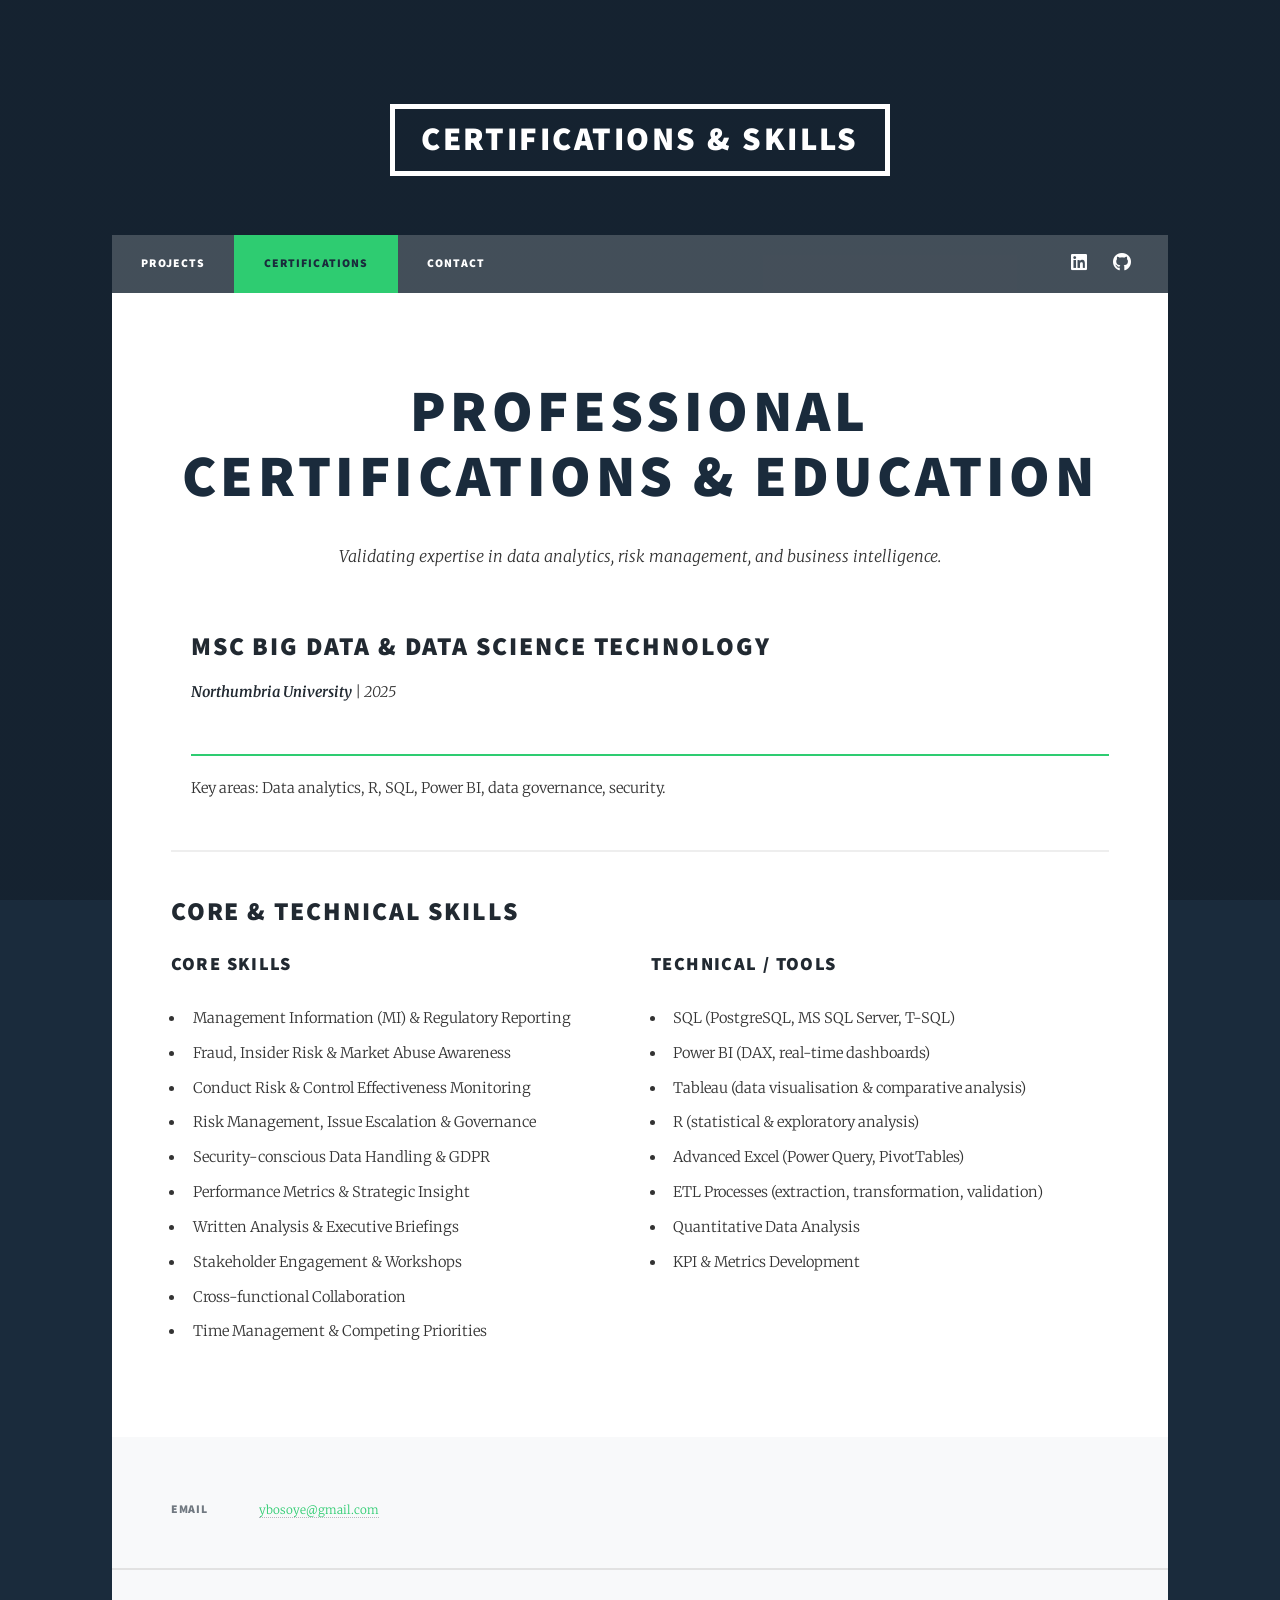
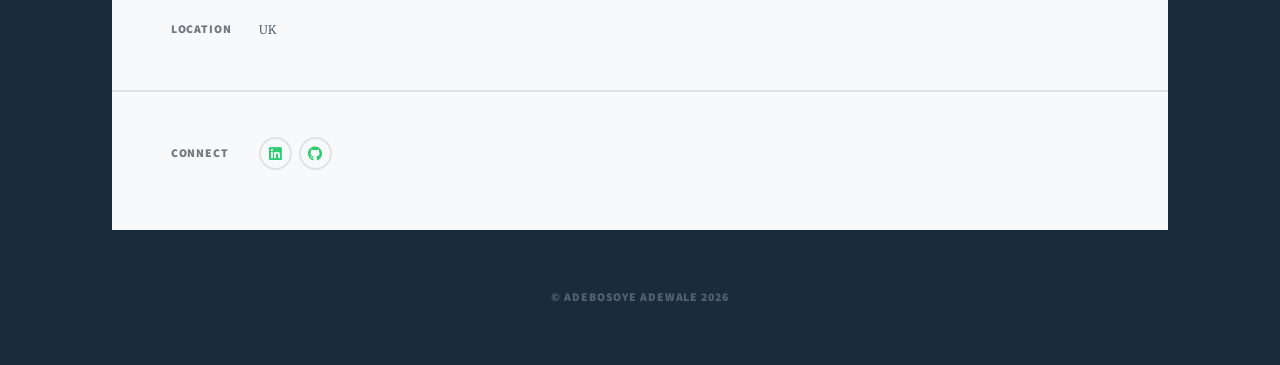
==== commit e589fbf9: "Update certifications.html" ====
--- a/certifications.html
+++ b/certifications.html
@@ -86,7 +86,7 @@
         <footer id="footer">
             <section class="split contact">
                 <section><h3>Email</h3><p><a href="mailto:ybosoye@gmail.com">ybosoye@gmail.com</a></p></section>
-                <section><h3>Location</h3><p>South Yorkshire, UK</p></section>
+                <section><h3>Location</h3><p>UK</p></section>
                 <section><h3>Connect</h3><ul class="icons alt"><li><a href="http://www.linkedin.com/in/adebosoye-adewale-372aa31b0" class="icon brands alt fa-linkedin"><span class="label">LinkedIn</span></a></li><li><a href="https://github.com/Oluwaloniboss" class="icon brands alt fa-github"><span class="label">GitHub</span></a></li></ul></section>
             </section>
         </footer>
@@ -102,4 +102,4 @@
     <script src="assets/js/util.js"></script>
     <script src="assets/js/main.js"></script>
 </body>
-</html>+</html>
--- a/assets/css/main.css
+++ b/assets/css/main.css
@@ -4742,9 +4742,19 @@
 #footer a { color: var(--primary); }
 #footer a:hover { color: var(--secondary) !important; }
 
-/* Certification items */
-.cert-item { border-left: 4px solid var(--primary); }
-.cert-item header { border-bottom-color: var(--primary); }
+/* Add space between green bar and text */
+.cert-item {
+   
+	/* border-left: 4px solid var(--primary); */
+    padding-left: 20px;  /* ← THIS CREATES SPACE */
+    margin-bottom: 20px;
+}
+
+.cert-item header {
+    border-bottom: 2px solid var(--primary);
+    padding-bottom: 15px;  /* ← SPACE BETWEEN BORDER AND HEADER TEXT */
+    margin-bottom: 15px;    /* ← SPACE BETWEEN HEADER AND DESCRIPTION */
+}
 
 /* Responsive */
 @media screen and (max-width: 736px) {
@@ -4792,9 +4802,9 @@
     border-radius: 5px 0 0 5px;
 }
 
-.posts article .carousel-prev,
-.posts article .carousel-next {
-    background: rgba(0,0,0,0.2); /* 20% opacity - barely there */
+.carousel-prev:hover,
+.carousel-next:hover {
+    background: rgba(0,0,0,0.8);
 }
 
 /* Hide arrows on mobile if desired */
@@ -4804,4 +4814,4 @@
         padding: 5px;
         font-size: 14px;
     }
-}+}
